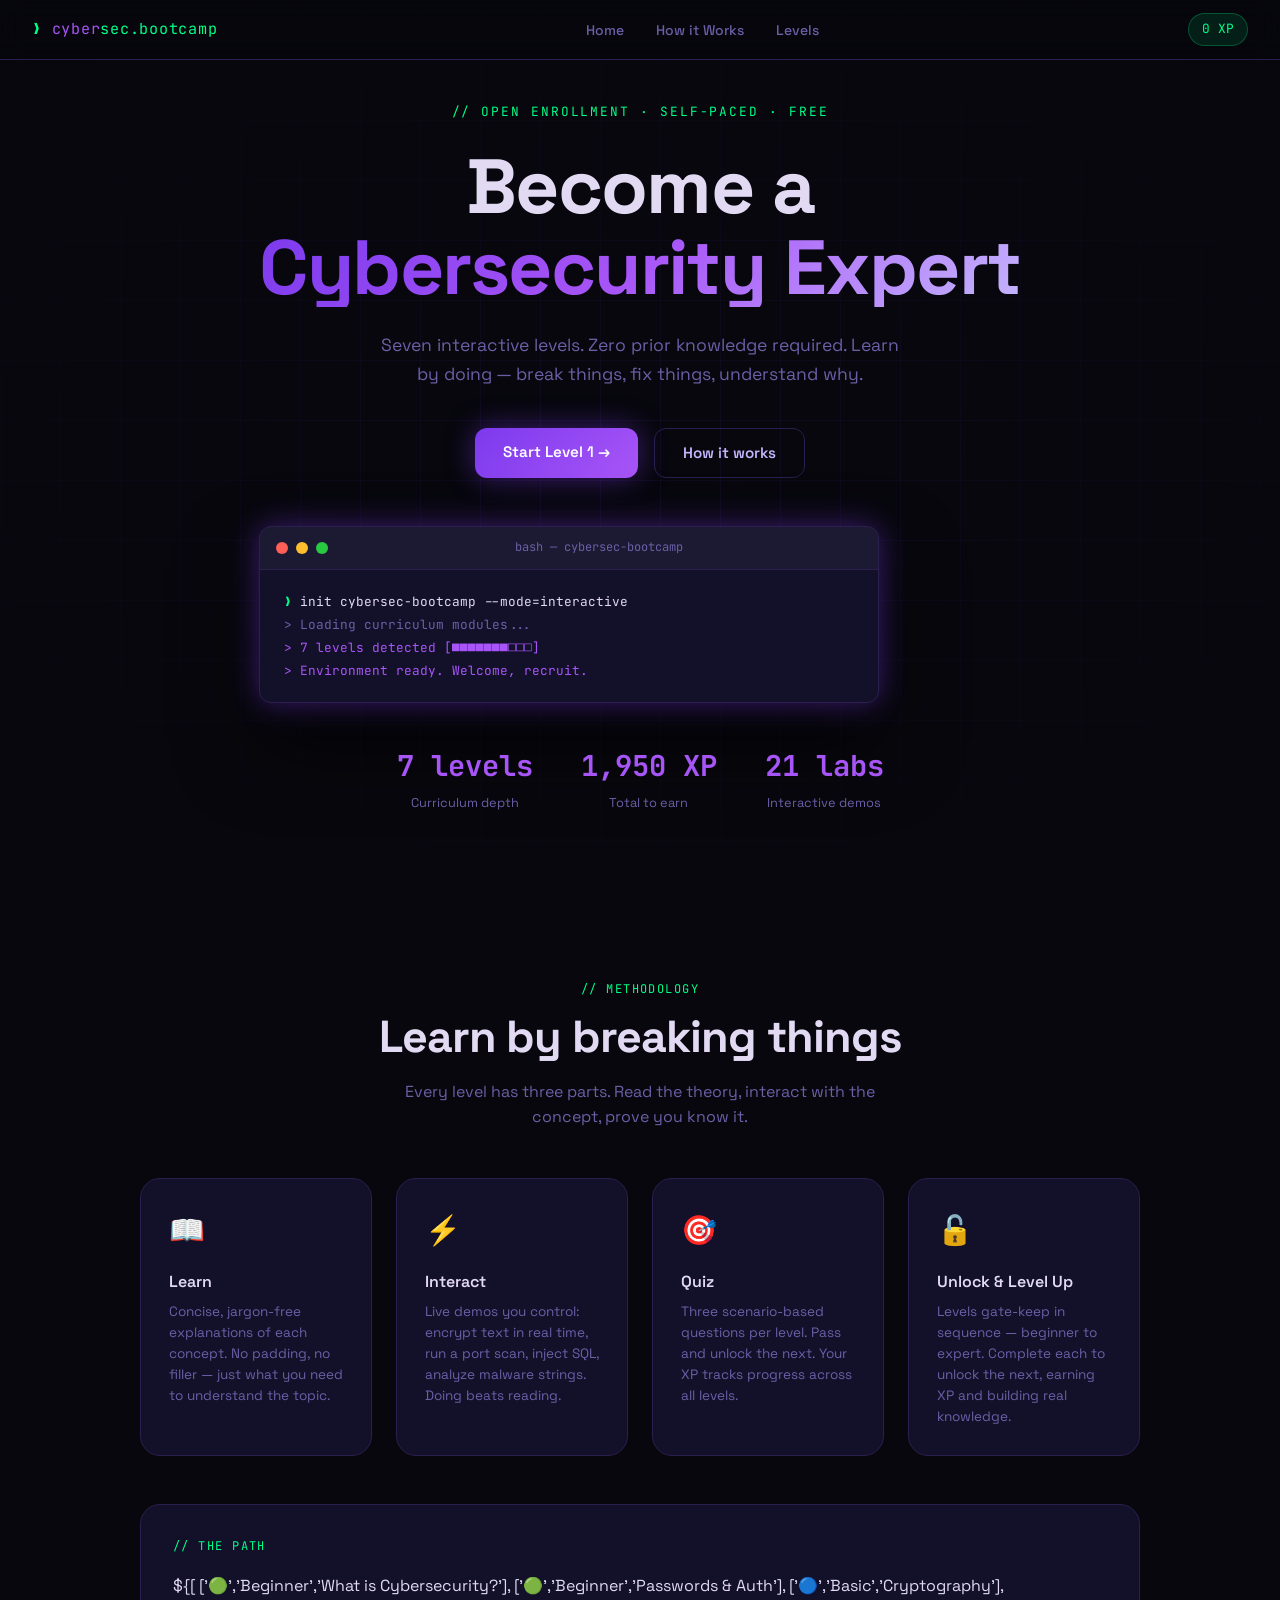
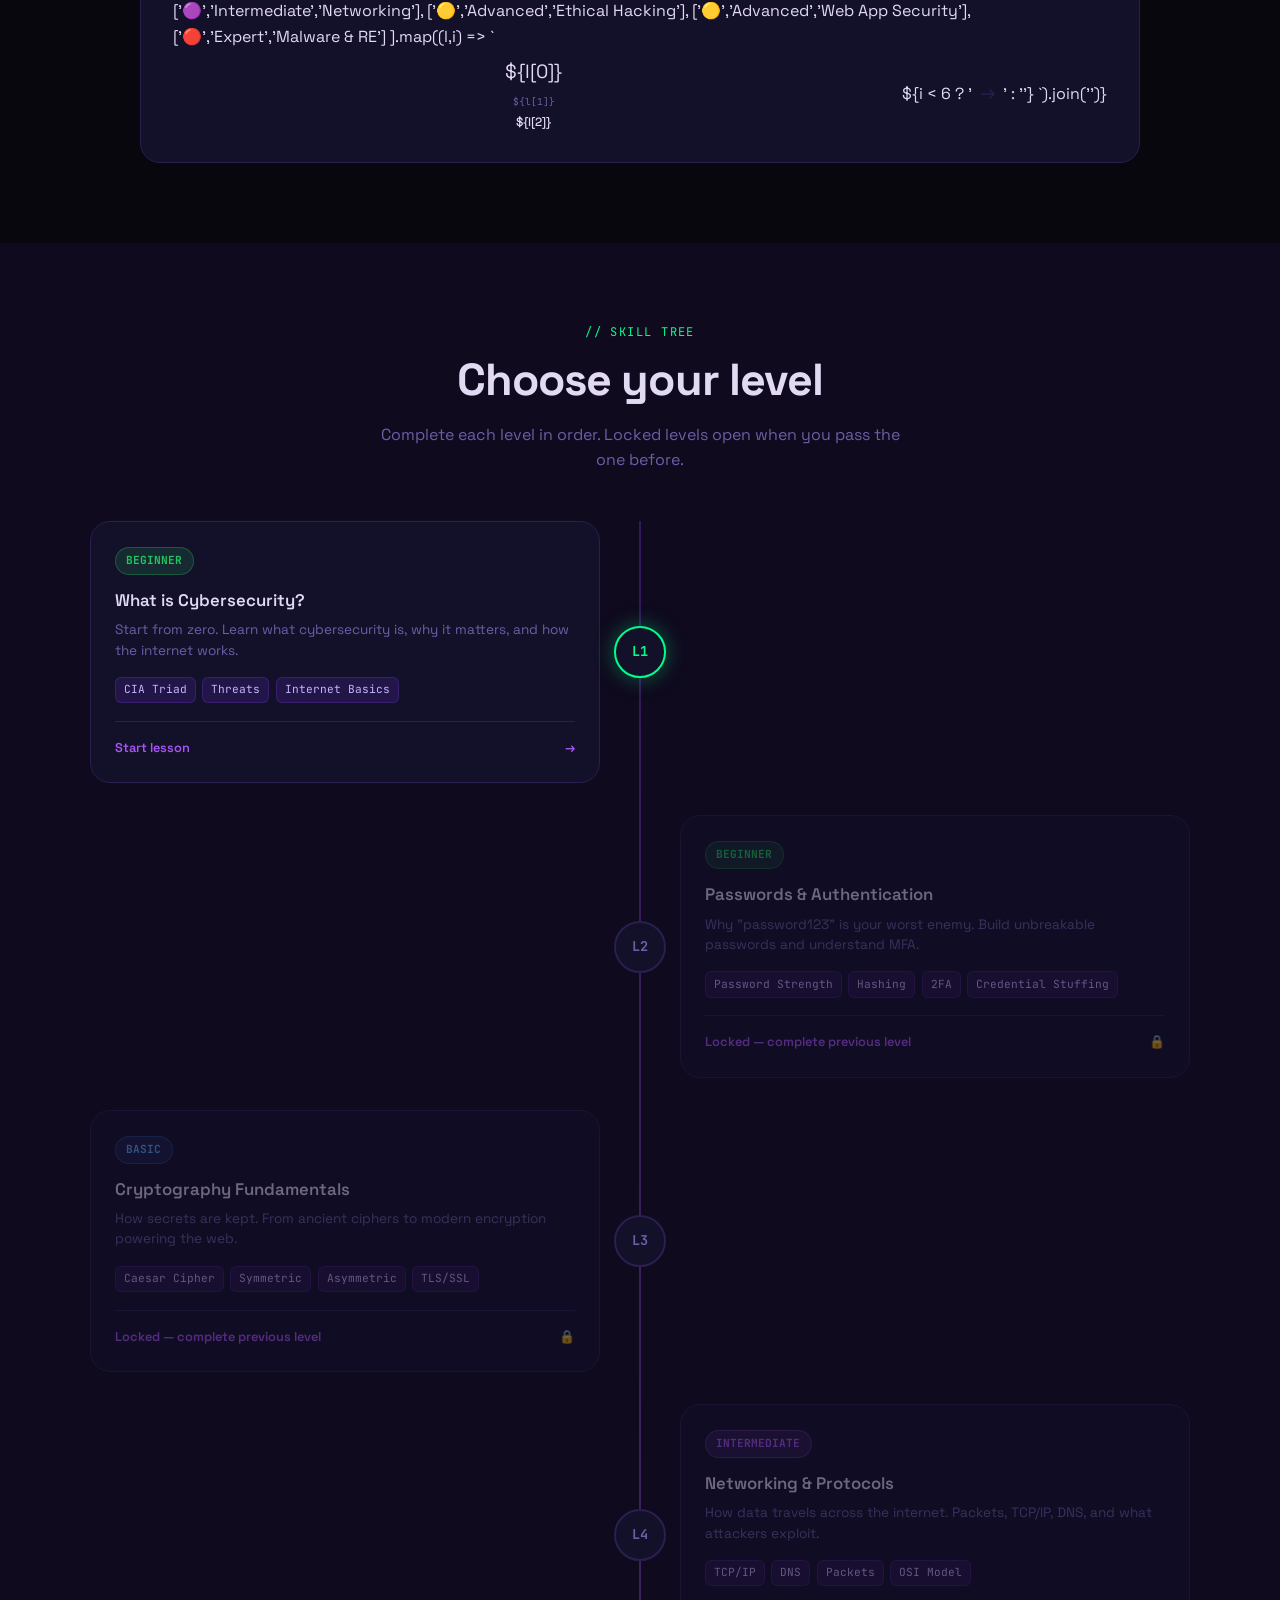
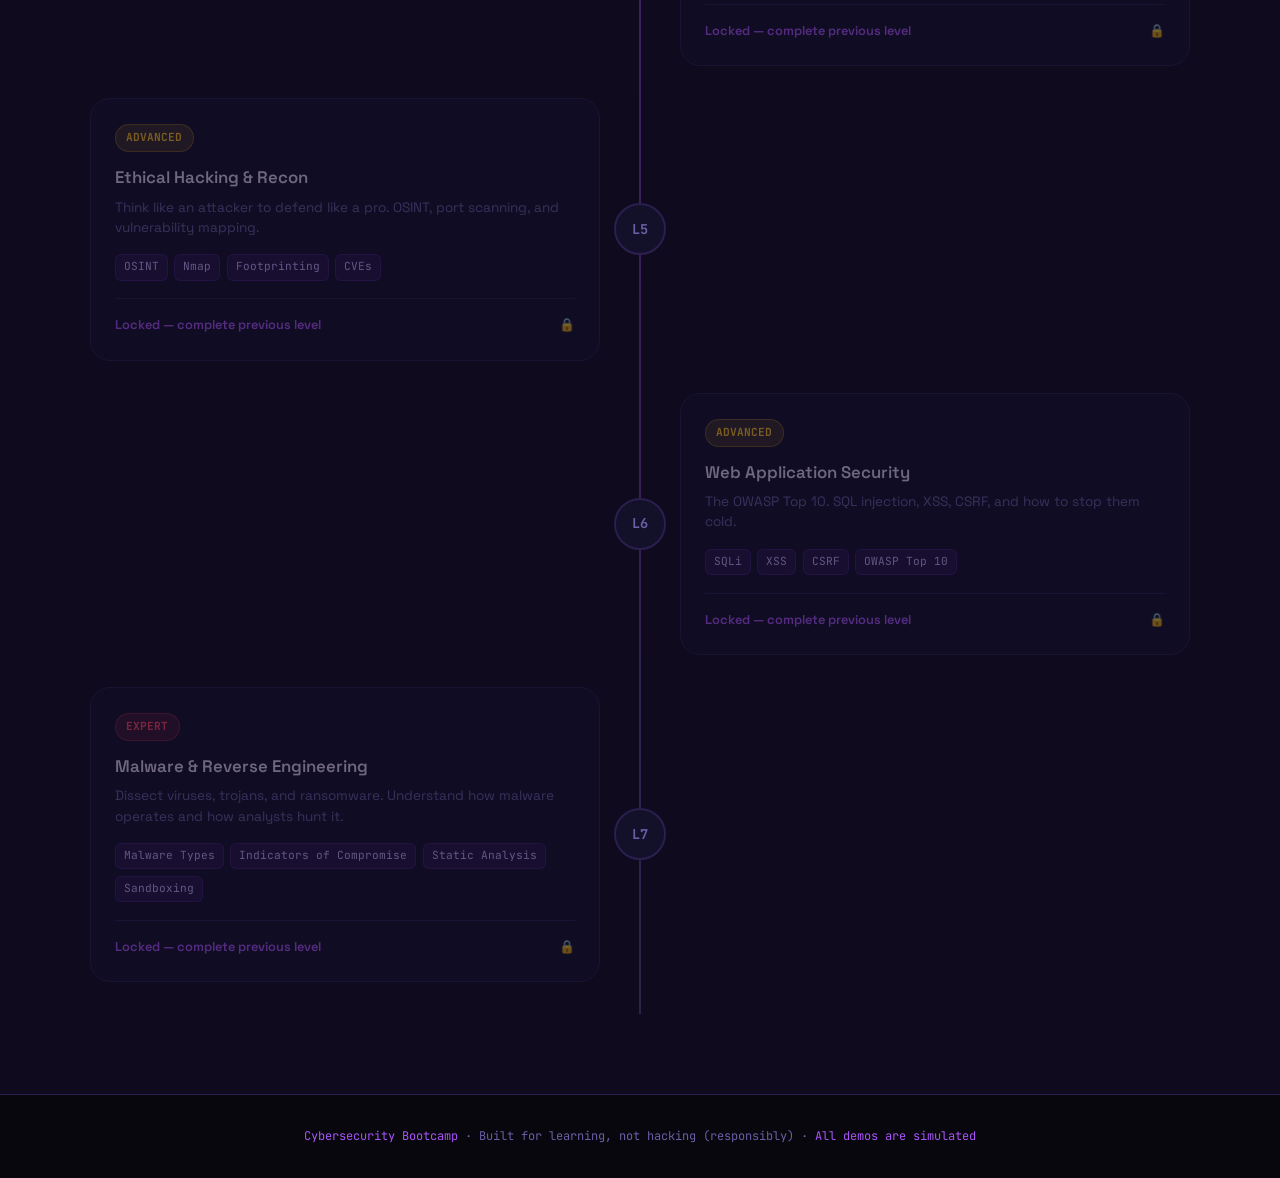
==== index.html @ 44fb8fac "Add files via upload" ====
<!DOCTYPE html>
<html lang="en">
<head>
  <meta charset="UTF-8"/>
  <meta name="viewport" content="width=device-width, initial-scale=1.0"/>
  <title>Cybersecurity Bootcamp</title>
  <link rel="stylesheet" href="style.css"/>
  <link rel="icon" href="data:image/svg+xml,<svg xmlns='http://www.w3.org/2000/svg' viewBox='0 0 100 100'><text y='.9em' font-size='90'>🛡️</text></svg>"/>
</head>
<body>

<!-- ── Nav ───────────────────────────────────────────────── -->
<nav>
  <div class="nav-logo">❯ <span>cyber</span>sec.bootcamp</div>
  <ul class="nav-links">
    <li><a href="#hero">Home</a></li>
    <li><a href="#how">How it Works</a></li>
    <li><a href="#levels">Levels</a></li>
  </ul>
  <div class="nav-xp" id="nav-xp">0 XP</div>
</nav>

<!-- ── Hero ──────────────────────────────────────────────── -->
<section id="hero">
  <div class="hero-grid"></div>
  <div class="hero-vignette"></div>

  <div class="hero-content">
    <div class="hero-eyebrow">// OPEN ENROLLMENT · SELF-PACED · FREE</div>

    <h1 class="hero-title">
      Become a<br>
      <span class="line2">Cybersecurity Expert</span>
    </h1>

    <p class="hero-sub">
      Seven interactive levels. Zero prior knowledge required.
      Learn by doing — break things, fix things, understand why.
    </p>

    <div class="hero-cta">
      <a href="#levels" class="btn btn-primary">Start Level 1 →</a>
      <a href="#how" class="btn btn-ghost">How it works</a>
    </div>

    <div class="hero-terminal">
      <div class="term-bar">
        <div class="term-dot r"></div>
        <div class="term-dot y"></div>
        <div class="term-dot g"></div>
        <div class="term-title">bash — cybersec-bootcamp</div>
      </div>
      <div class="term-body" id="term-body"></div>
    </div>

    <div class="hero-stats">
      <div class="stat">
        <span class="stat-num" data-count="7" data-after=" levels">0 levels</span>
        <span class="stat-label">Curriculum depth</span>
      </div>
      <div class="stat">
        <span class="stat-num" data-count="1950" data-after=" XP">0 XP</span>
        <span class="stat-label">Total to earn</span>
      </div>
      <div class="stat">
        <span class="stat-num" data-count="21" data-after=" labs">0 labs</span>
        <span class="stat-label">Interactive demos</span>
      </div>
    </div>
  </div>
</section>

<!-- ── How it works ───────────────────────────────────────── -->
<section id="how">
  <div style="max-width:1000px;margin:0 auto">
    <div class="centered">
      <div class="section-label">// METHODOLOGY</div>
      <h2 class="section-title">Learn by breaking things</h2>
      <p class="section-sub">Every level has three parts. Read the theory, interact with the concept, prove you know it.</p>
    </div>

    <div class="how-grid">
      <div class="how-card">
        <div class="how-icon">📖</div>
        <h3>Learn</h3>
        <p>Concise, jargon-free explanations of each concept. No padding, no filler — just what you need to understand the topic.</p>
      </div>
      <div class="how-card">
        <div class="how-icon">⚡</div>
        <h3>Interact</h3>
        <p>Live demos you control: encrypt text in real time, run a port scan, inject SQL, analyze malware strings. Doing beats reading.</p>
      </div>
      <div class="how-card">
        <div class="how-icon">🎯</div>
        <h3>Quiz</h3>
        <p>Three scenario-based questions per level. Pass and unlock the next. Your XP tracks progress across all levels.</p>
      </div>
      <div class="how-card">
        <div class="how-icon">🔓</div>
        <h3>Unlock &amp; Level Up</h3>
        <p>Levels gate-keep in sequence — beginner to expert. Complete each to unlock the next, earning XP and building real knowledge.</p>
      </div>
    </div>

    <!-- Path overview -->
    <div style="margin-top:3rem;background:var(--panel);border:1px solid var(--border);border-radius:var(--radius-lg);padding:2rem">
      <div class="section-label" style="margin-bottom:1rem">// THE PATH</div>
      <div style="display:flex;gap:0;align-items:center;flex-wrap:wrap;gap:.5rem">
        ${[
          ['🟢','Beginner','What is Cybersecurity?'],
          ['🟢','Beginner','Passwords & Auth'],
          ['🔵','Basic','Cryptography'],
          ['🟣','Intermediate','Networking'],
          ['🟡','Advanced','Ethical Hacking'],
          ['🟡','Advanced','Web App Security'],
          ['🔴','Expert','Malware & RE']
        ].map((l,i) => `
          <div style="display:flex;flex-direction:column;align-items:center;gap:.35rem;flex:1;min-width:80px;text-align:center">
            <div style="font-size:1.2rem">${l[0]}</div>
            <div style="font-family:var(--font-mono);font-size:.6rem;color:var(--muted)">${l[1]}</div>
            <div style="font-size:.75rem;font-weight:500;line-height:1.3">${l[2]}</div>
          </div>
          ${i < 6 ? '<div style="color:var(--border);font-size:1.2rem;flex-shrink:0">→</div>' : ''}
        `).join('')}
      </div>
    </div>
  </div>
</section>

<!-- ── Levels ─────────────────────────────────────────────── -->
<section id="levels">
  <div class="levels-wrap">
    <div class="centered" style="margin-bottom:1rem">
      <div class="section-label">// SKILL TREE</div>
      <h2 class="section-title">Choose your level</h2>
      <p class="section-sub">Complete each level in order. Locked levels open when you pass the one before.</p>
    </div>

    <div class="level-path" id="level-path">
      <!-- Rendered by JS -->
    </div>
  </div>
</section>

<!-- ── Footer ─────────────────────────────────────────────── -->
<footer>
  <span>Cybersecurity Bootcamp</span> · Built for learning, not hacking (responsibly) · 
  <span>All demos are simulated</span>
</footer>

<!-- ── Lesson Modal ───────────────────────────────────────── -->
<div class="modal-overlay" id="modal-overlay">
  <div class="modal" role="dialog" aria-modal="true">
    <div class="modal-header">
      <h2 id="modal-title">Lesson</h2>
      <button class="modal-close" id="modal-close" aria-label="Close">✕</button>
    </div>
    <div class="modal-body" id="modal-body"></div>
  </div>
</div>

<!-- ── XP Widget ──────────────────────────────────────────── -->
<div class="xp-overlay" id="xp-overlay">
  <div class="xp-title">// YOUR PROGRESS</div>
  <div class="xp-num" id="xp-num">0 XP</div>
  <div class="xp-track"><div class="xp-fill" id="xp-fill" style="width:0%"></div></div>
</div>

<!-- ── Toast ─────────────────────────────────────────────── -->
<div id="toast"></div>

<script src="app.js"></script>
</body>
</html>
---- style.css ----
/* ============================================================
   CYBERSECURITY BOOTCAMP — style.css
   Palette: void-black | electric-violet | amethyst | terminal-green
   ============================================================ */

@import url('https://fonts.googleapis.com/css2?family=Space+Grotesk:wght@300;400;500;600;700&family=JetBrains+Mono:wght@400;700&display=swap');

/* ── Tokens ─────────────────────────────────────────────── */
:root {
  --void:      #07070d;
  --deep:      #0f0a1e;
  --panel:     #13102a;
  --border:    #2a1f4e;
  --violet:    #7c3aed;
  --amethyst:  #a855f7;
  --lavender:  #c4b5fd;
  --ghost:     #e2d9f3;
  --muted:     #6b5fa6;
  --green:     #00ff88;
  --green-dim: #00cc6a;
  --red:       #ff4466;
  --gold:      #fbbf24;

  --font-head: 'Space Grotesk', sans-serif;
  --font-mono: 'JetBrains Mono', monospace;

  --radius-sm: 6px;
  --radius:    12px;
  --radius-lg: 20px;

  --glow-v:    0 0 30px rgba(124,58,237,.45);
  --glow-g:    0 0 20px rgba(0,255,136,.35);
}

/* ── Reset ───────────────────────────────────────────────── */
*, *::before, *::after { box-sizing: border-box; margin: 0; padding: 0; }

html { scroll-behavior: smooth; font-size: 16px; }

body {
  background: var(--void);
  color: var(--ghost);
  font-family: var(--font-head);
  line-height: 1.6;
  overflow-x: hidden;
}

/* ── Scrollbar ───────────────────────────────────────────── */
::-webkit-scrollbar { width: 6px; }
::-webkit-scrollbar-track { background: var(--void); }
::-webkit-scrollbar-thumb { background: var(--violet); border-radius: 3px; }

/* ── Global utility ──────────────────────────────────────── */
.mono { font-family: var(--font-mono); }
.accent { color: var(--amethyst); }
.green  { color: var(--green); }
.muted  { color: var(--muted); font-size: .875rem; }

/* ── Nav ─────────────────────────────────────────────────── */
nav {
  position: fixed; top: 0; left: 0; right: 0; z-index: 100;
  display: flex; align-items: center; justify-content: space-between;
  padding: 0 2rem;
  height: 60px;
  background: rgba(7,7,13,.85);
  backdrop-filter: blur(12px);
  border-bottom: 1px solid var(--border);
}

.nav-logo {
  font-family: var(--font-mono);
  font-size: .95rem;
  color: var(--green);
  letter-spacing: .05em;
}

.nav-logo span { color: var(--amethyst); }

.nav-links { display: flex; gap: 2rem; list-style: none; }
.nav-links a {
  color: var(--muted);
  text-decoration: none;
  font-size: .875rem;
  font-weight: 500;
  transition: color .2s;
}
.nav-links a:hover { color: var(--lavender); }

.nav-xp {
  font-family: var(--font-mono);
  font-size: .8rem;
  color: var(--green);
  background: rgba(0,255,136,.1);
  border: 1px solid rgba(0,255,136,.25);
  padding: .3rem .8rem;
  border-radius: 100px;
}

/* ── Hero ────────────────────────────────────────────────── */
#hero {
  min-height: 100vh;
  display: flex; flex-direction: column; align-items: center; justify-content: center;
  padding: 80px 2rem 4rem;
  position: relative;
  overflow: hidden;
  text-align: center;
}

.hero-grid {
  position: absolute; inset: 0;
  background-image:
    linear-gradient(rgba(124,58,237,.08) 1px, transparent 1px),
    linear-gradient(90deg, rgba(124,58,237,.08) 1px, transparent 1px);
  background-size: 60px 60px;
  animation: gridDrift 20s linear infinite;
}

@keyframes gridDrift {
  from { background-position: 0 0; }
  to   { background-position: 60px 60px; }
}

.hero-vignette {
  position: absolute; inset: 0;
  background: radial-gradient(ellipse 70% 60% at 50% 50%, transparent 0%, var(--void) 100%);
}

.hero-content { position: relative; z-index: 2; max-width: 800px; }

.hero-eyebrow {
  font-family: var(--font-mono);
  font-size: .8rem;
  color: var(--green);
  letter-spacing: .15em;
  margin-bottom: 1.5rem;
  opacity: 0;
  animation: fadeUp .6s .3s forwards;
}

.hero-title {
  font-size: clamp(2.5rem, 6vw, 5rem);
  font-weight: 700;
  line-height: 1.05;
  letter-spacing: -.02em;
  margin-bottom: 1.5rem;
  opacity: 0;
  animation: fadeUp .6s .5s forwards;
}

.hero-title .line2 {
  display: block;
  background: linear-gradient(135deg, var(--violet), var(--amethyst), var(--lavender));
  -webkit-background-clip: text;
  -webkit-text-fill-color: transparent;
  background-clip: text;
}

.hero-sub {
  font-size: 1.1rem;
  color: var(--muted);
  max-width: 520px;
  margin: 0 auto 2.5rem;
  opacity: 0;
  animation: fadeUp .6s .7s forwards;
}

.hero-cta {
  display: inline-flex; gap: 1rem; flex-wrap: wrap; justify-content: center;
  opacity: 0;
  animation: fadeUp .6s .9s forwards;
}

.btn {
  font-family: var(--font-head);
  font-weight: 600;
  font-size: .95rem;
  padding: .75rem 1.75rem;
  border-radius: var(--radius);
  border: none;
  cursor: pointer;
  text-decoration: none;
  transition: transform .15s, box-shadow .15s;
  display: inline-block;
}

.btn:hover { transform: translateY(-2px); }

.btn-primary {
  background: linear-gradient(135deg, var(--violet), var(--amethyst));
  color: #fff;
  box-shadow: var(--glow-v);
}

.btn-primary:hover { box-shadow: 0 0 50px rgba(124,58,237,.65); }

.btn-ghost {
  background: transparent;
  color: var(--lavender);
  border: 1px solid var(--border);
}

.btn-ghost:hover { border-color: var(--amethyst); color: var(--amethyst); }

/* Terminal in hero */
.hero-terminal {
  margin-top: 3rem;
  width: 100%; max-width: 620px;
  background: var(--panel);
  border: 1px solid var(--border);
  border-radius: var(--radius);
  overflow: hidden;
  box-shadow: var(--glow-v), 0 40px 80px rgba(0,0,0,.6);
  opacity: 0;
  animation: fadeUp .6s 1.1s forwards;
  text-align: left;
}

.term-bar {
  display: flex; align-items: center; gap: .5rem;
  padding: .7rem 1rem;
  background: rgba(255,255,255,.04);
  border-bottom: 1px solid var(--border);
}

.term-dot {
  width: 12px; height: 12px; border-radius: 50%;
}
.term-dot.r { background: #ff5f57; }
.term-dot.y { background: #febc2e; }
.term-dot.g { background: #28c840; }

.term-title {
  font-family: var(--font-mono);
  font-size: .75rem;
  color: var(--muted);
  flex: 1; text-align: center;
}

.term-body {
  padding: 1.25rem 1.5rem;
  font-family: var(--font-mono);
  font-size: .8rem;
  line-height: 1.8;
  min-height: 120px;
}

.term-line { display: block; }
.term-prompt { color: var(--green); }
.term-cmd { color: var(--ghost); }
.term-out  { color: var(--muted); }
.term-out.hi { color: var(--amethyst); }
.term-cursor {
  display: inline-block; width: 2px; height: 1em;
  background: var(--green);
  vertical-align: text-bottom;
  animation: blink 1s step-end infinite;
}

@keyframes blink { 50% { opacity: 0; } }

/* Stats bar */
.hero-stats {
  display: flex; gap: 3rem; justify-content: center;
  margin-top: 2.5rem;
  opacity: 0;
  animation: fadeUp .6s 1.3s forwards;
}

.stat { text-align: center; }
.stat-num {
  display: block;
  font-size: 1.8rem;
  font-weight: 700;
  color: var(--amethyst);
  font-family: var(--font-mono);
}
.stat-label { font-size: .8rem; color: var(--muted); }

/* ── Section common ──────────────────────────────────────── */
section { padding: 5rem 2rem; }

.section-label {
  font-family: var(--font-mono);
  font-size: .75rem;
  color: var(--green);
  letter-spacing: .12em;
  margin-bottom: .75rem;
}

.section-title {
  font-size: clamp(1.8rem, 3.5vw, 2.8rem);
  font-weight: 700;
  letter-spacing: -.02em;
  line-height: 1.15;
  margin-bottom: 1rem;
}

.section-sub {
  color: var(--muted);
  font-size: 1rem;
  max-width: 520px;
}

.centered { text-align: center; }
.centered .section-sub { margin: 0 auto; }

/* ── Skill Tree / Levels ─────────────────────────────────── */
#levels { background: var(--deep); }

.levels-wrap { max-width: 1100px; margin: 0 auto; }

.level-path {
  display: flex; flex-direction: column; gap: 0;
  margin-top: 3rem;
  position: relative;
}

/* Vertical connector line */
.level-path::before {
  content: '';
  position: absolute;
  left: 50%; transform: translateX(-50%);
  top: 0; bottom: 0; width: 2px;
  background: linear-gradient(to bottom, var(--violet), var(--amethyst), var(--muted));
  opacity: .3;
}

.level-row {
  display: grid;
  grid-template-columns: 1fr 80px 1fr;
  align-items: center;
  gap: 0;
  margin-bottom: 2rem;
}

.level-row.right .level-card { order: 3; }
.level-row.right .level-spacer { order: 2; }
.level-row.right .level-empty { order: 1; }

.level-spacer {
  display: flex; flex-direction: column; align-items: center; gap: .5rem;
}

.level-node {
  width: 52px; height: 52px;
  border-radius: 50%;
  border: 2px solid var(--border);
  background: var(--panel);
  display: flex; align-items: center; justify-content: center;
  font-family: var(--font-mono);
  font-weight: 700;
  font-size: .85rem;
  color: var(--muted);
  position: relative;
  z-index: 2;
  transition: border-color .3s, box-shadow .3s, color .3s;
  cursor: pointer;
}

.level-node.unlocked {
  border-color: var(--violet);
  color: var(--lavender);
}

.level-node.active {
  border-color: var(--green);
  color: var(--green);
  box-shadow: var(--glow-g);
  animation: pulse-node 2s ease-in-out infinite;
}

@keyframes pulse-node {
  0%, 100% { box-shadow: 0 0 20px rgba(0,255,136,.35); }
  50%       { box-shadow: 0 0 40px rgba(0,255,136,.65), 0 0 60px rgba(0,255,136,.2); }
}

.level-empty { /* spacer side */ }

.level-card {
  background: var(--panel);
  border: 1px solid var(--border);
  border-radius: var(--radius-lg);
  padding: 1.5rem;
  cursor: pointer;
  transition: border-color .25s, transform .25s, box-shadow .25s;
  position: relative;
  overflow: hidden;
}

.level-card::before {
  content: '';
  position: absolute; inset: 0;
  background: linear-gradient(135deg, rgba(124,58,237,.06) 0%, transparent 60%);
  opacity: 0;
  transition: opacity .25s;
}

.level-card:hover { border-color: var(--amethyst); transform: translateY(-3px); box-shadow: var(--glow-v); }
.level-card:hover::before { opacity: 1; }

.level-card.locked { opacity: .45; cursor: default; }
.level-card.locked:hover { transform: none; box-shadow: none; border-color: var(--border); }

.level-badge {
  display: inline-flex; align-items: center; gap: .4rem;
  font-family: var(--font-mono);
  font-size: .7rem;
  font-weight: 700;
  padding: .25rem .65rem;
  border-radius: 100px;
  margin-bottom: .75rem;
}

.badge-beginner   { background: rgba(34,197,94,.15);  color: #22c55e; border: 1px solid rgba(34,197,94,.3); }
.badge-basic      { background: rgba(59,130,246,.15);  color: #60a5fa; border: 1px solid rgba(59,130,246,.3); }
.badge-inter      { background: rgba(168,85,247,.15);  color: var(--amethyst); border: 1px solid rgba(168,85,247,.3); }
.badge-advanced   { background: rgba(251,191,36,.15);  color: var(--gold);     border: 1px solid rgba(251,191,36,.3); }
.badge-expert     { background: rgba(255,68,102,.15);  color: var(--red);      border: 1px solid rgba(255,68,102,.3); }

.level-card h3 {
  font-size: 1.05rem;
  font-weight: 600;
  margin-bottom: .4rem;
}

.level-card p {
  font-size: .85rem;
  color: var(--muted);
  line-height: 1.5;
  margin-bottom: 1rem;
}

.level-topics {
  display: flex; flex-wrap: wrap; gap: .4rem;
}

.topic-chip {
  font-family: var(--font-mono);
  font-size: .7rem;
  background: rgba(124,58,237,.15);
  border: 1px solid rgba(124,58,237,.25);
  color: var(--lavender);
  padding: .2rem .5rem;
  border-radius: var(--radius-sm);
}

.level-card .card-action {
  display: flex; align-items: center; justify-content: space-between;
  margin-top: 1.1rem;
  padding-top: 1rem;
  border-top: 1px solid var(--border);
  font-size: .8rem;
  color: var(--amethyst);
  font-weight: 600;
}

.card-action .arrow { transition: transform .2s; }
.level-card:hover .arrow { transform: translateX(4px); }

/* ── Lesson Modal ────────────────────────────────────────── */
.modal-overlay {
  position: fixed; inset: 0; z-index: 200;
  background: rgba(0,0,0,.8);
  backdrop-filter: blur(8px);
  display: flex; align-items: center; justify-content: center;
  padding: 1rem;
  opacity: 0; pointer-events: none;
  transition: opacity .25s;
}

.modal-overlay.open { opacity: 1; pointer-events: all; }

.modal {
  background: var(--deep);
  border: 1px solid var(--border);
  border-radius: var(--radius-lg);
  width: 100%; max-width: 760px;
  max-height: 90vh;
  overflow-y: auto;
  box-shadow: var(--glow-v), 0 60px 120px rgba(0,0,0,.7);
  transform: translateY(20px);
  transition: transform .25s;
}

.modal-overlay.open .modal { transform: translateY(0); }

.modal-header {
  display: flex; align-items: center; justify-content: space-between;
  padding: 1.5rem 2rem;
  border-bottom: 1px solid var(--border);
  position: sticky; top: 0;
  background: var(--deep);
  z-index: 1;
}

.modal-header h2 { font-size: 1.2rem; font-weight: 700; }

.modal-close {
  width: 36px; height: 36px;
  border-radius: 50%;
  border: 1px solid var(--border);
  background: transparent;
  color: var(--muted);
  cursor: pointer;
  font-size: 1.1rem;
  display: flex; align-items: center; justify-content: center;
  transition: border-color .2s, color .2s;
}
.modal-close:hover { border-color: var(--red); color: var(--red); }

.modal-body { padding: 2rem; }

.lesson-tabs {
  display: flex; gap: .5rem; margin-bottom: 2rem;
  border-bottom: 1px solid var(--border);
  padding-bottom: 0;
}

.lesson-tab {
  font-family: var(--font-head);
  font-size: .85rem;
  font-weight: 500;
  padding: .6rem 1.2rem;
  background: none; border: none;
  color: var(--muted);
  cursor: pointer;
  border-bottom: 2px solid transparent;
  margin-bottom: -1px;
  transition: color .2s, border-color .2s;
}

.lesson-tab.active { color: var(--amethyst); border-bottom-color: var(--amethyst); }
.lesson-tab:hover:not(.active) { color: var(--lavender); }

.lesson-panel { display: none; }
.lesson-panel.active { display: block; }

.lesson-prose {
  font-size: .95rem;
  line-height: 1.7;
  color: var(--ghost);
}

.lesson-prose h4 {
  font-size: 1rem;
  font-weight: 600;
  color: var(--lavender);
  margin: 1.5rem 0 .5rem;
}

.lesson-prose p { margin-bottom: 1rem; }

/* ── Interactive mini-lab ─────────────────────────────────── */
.lab-box {
  background: var(--panel);
  border: 1px solid var(--border);
  border-radius: var(--radius);
  overflow: hidden;
  margin-top: 1rem;
}

.lab-toolbar {
  display: flex; align-items: center; justify-content: space-between;
  padding: .6rem 1rem;
  background: rgba(255,255,255,.03);
  border-bottom: 1px solid var(--border);
  font-family: var(--font-mono);
  font-size: .75rem;
  color: var(--muted);
}

.lab-run {
  font-family: var(--font-mono);
  font-size: .75rem;
  font-weight: 700;
  background: var(--green);
  color: var(--void);
  border: none; border-radius: var(--radius-sm);
  padding: .3rem .8rem;
  cursor: pointer;
  transition: opacity .15s;
}
.lab-run:hover { opacity: .85; }

.lab-input {
  width: 100%;
  background: transparent;
  border: none;
  outline: none;
  color: var(--ghost);
  font-family: var(--font-mono);
  font-size: .85rem;
  padding: 1rem;
  line-height: 1.6;
  resize: vertical;
  min-height: 80px;
}

.lab-output {
  padding: 1rem;
  font-family: var(--font-mono);
  font-size: .8rem;
  line-height: 1.6;
  border-top: 1px solid var(--border);
  background: rgba(0,0,0,.3);
  min-height: 60px;
  white-space: pre-wrap;
  color: var(--green);
}

/* Packet visualizer */
.packet-vis {
  padding: 1.5rem;
  display: flex; flex-direction: column; align-items: center; gap: 1.5rem;
}

.net-layer {
  display: flex; flex-direction: column; align-items: center; gap: .4rem;
  width: 100%;
}

.layer-label {
  font-family: var(--font-mono);
  font-size: .7rem;
  color: var(--muted);
  letter-spacing: .08em;
}

.packet-row {
  display: flex; gap: 0; width: 100%; border-radius: var(--radius-sm); overflow: hidden;
  border: 1px solid var(--border);
}

.packet-field {
  flex: 1; padding: .5rem .6rem;
  font-family: var(--font-mono);
  font-size: .7rem;
  text-align: center;
  border-right: 1px solid rgba(255,255,255,.08);
  transition: background .3s;
  cursor: default;
}

.packet-field:last-child { border-right: none; }
.packet-field.hl { background: rgba(124,58,237,.35); color: var(--lavender); }
.packet-field.hh { background: rgba(0,255,136,.2);  color: var(--green); }

/* Caesar cipher demo */
.cipher-wrap {
  display: grid; grid-template-columns: 1fr auto 1fr; gap: 1rem; align-items: center;
  padding: 1.5rem;
}

.cipher-input, .cipher-output {
  background: rgba(0,0,0,.3);
  border: 1px solid var(--border);
  border-radius: var(--radius-sm);
  padding: .75rem 1rem;
  font-family: var(--font-mono);
  font-size: .9rem;
  color: var(--ghost);
  width: 100%;
}

.cipher-input { outline: none; }
.cipher-input:focus { border-color: var(--amethyst); }
.cipher-output { color: var(--green); }

.cipher-arrow {
  font-size: 1.5rem; color: var(--amethyst);
  display: flex; flex-direction: column; align-items: center; gap: .3rem;
}

.shift-label { font-size: .7rem; color: var(--muted); font-family: var(--font-mono); }

input[type=range] {
  -webkit-appearance: none;
  width: 100%; height: 4px;
  background: var(--border);
  border-radius: 2px;
  outline: none;
}

input[type=range]::-webkit-slider-thumb {
  -webkit-appearance: none;
  width: 14px; height: 14px;
  border-radius: 50%;
  background: var(--amethyst);
  cursor: pointer;
}

/* Password strength demo */
.pw-demo { padding: 1.5rem; }

.pw-field {
  width: 100%;
  background: rgba(0,0,0,.3);
  border: 1px solid var(--border);
  border-radius: var(--radius-sm);
  padding: .75rem 1rem;
  color: var(--ghost);
  font-family: var(--font-mono);
  font-size: 1rem;
  outline: none;
  margin-bottom: 1rem;
}
.pw-field:focus { border-color: var(--amethyst); }

.pw-bar-wrap {
  height: 6px; background: var(--border); border-radius: 3px; margin-bottom: .5rem; overflow: hidden;
}

.pw-bar { height: 100%; border-radius: 3px; width: 0; transition: width .4s, background .4s; }

.pw-hints { display: flex; flex-wrap: wrap; gap: .5rem; margin-top: .75rem; }

.pw-hint {
  font-family: var(--font-mono);
  font-size: .7rem;
  padding: .2rem .55rem;
  border-radius: 100px;
  border: 1px solid var(--border);
  color: var(--muted);
  transition: border-color .2s, color .2s;
}

.pw-hint.pass { border-color: var(--green); color: var(--green); }

/* Network scan demo */
.scan-grid {
  display: grid;
  grid-template-columns: repeat(auto-fill, minmax(60px, 1fr));
  gap: .4rem;
  padding: 1.5rem;
}

.scan-host {
  aspect-ratio: 1;
  border-radius: var(--radius-sm);
  border: 1px solid var(--border);
  display: flex; flex-direction: column;
  align-items: center; justify-content: center;
  font-family: var(--font-mono);
  font-size: .6rem;
  color: var(--muted);
  transition: all .3s;
  cursor: default;
}

.scan-host.scanning { border-color: var(--amethyst); color: var(--amethyst); animation: scanPulse .8s ease-in-out infinite; }
.scan-host.open     { border-color: var(--green); color: var(--green); background: rgba(0,255,136,.07); }
.scan-host.closed   { border-color: var(--border); color: var(--muted); opacity: .4; }

@keyframes scanPulse {
  0%, 100% { box-shadow: none; }
  50%       { box-shadow: 0 0 12px rgba(168,85,247,.5); }
}

/* ── XP / Progress bar ───────────────────────────────────── */
.xp-overlay {
  position: fixed; bottom: 2rem; right: 2rem; z-index: 150;
  background: var(--panel);
  border: 1px solid var(--border);
  border-radius: var(--radius-lg);
  padding: 1rem 1.25rem;
  min-width: 200px;
  box-shadow: var(--glow-v);
  display: flex; flex-direction: column; gap: .5rem;
  transform: translateX(200%);
  transition: transform .4s cubic-bezier(.34,1.56,.64,1);
}

.xp-overlay.show { transform: translateX(0); }

.xp-title { font-size: .75rem; color: var(--muted); font-family: var(--font-mono); }
.xp-num { font-size: 1.4rem; font-weight: 700; color: var(--amethyst); font-family: var(--font-mono); }
.xp-track { height: 4px; background: var(--border); border-radius: 2px; overflow: hidden; }
.xp-fill { height: 100%; background: linear-gradient(90deg, var(--violet), var(--amethyst)); border-radius: 2px; transition: width .5s ease; }

/* ── Toast ───────────────────────────────────────────────── */
#toast {
  position: fixed; bottom: 6rem; left: 50%; transform: translateX(-50%) translateY(20px);
  background: var(--panel);
  border: 1px solid var(--green);
  border-radius: 100px;
  padding: .6rem 1.4rem;
  font-family: var(--font-mono);
  font-size: .85rem;
  color: var(--green);
  box-shadow: var(--glow-g);
  z-index: 300;
  opacity: 0;
  transition: opacity .25s, transform .25s;
  pointer-events: none;
  white-space: nowrap;
}

#toast.show { opacity: 1; transform: translateX(-50%) translateY(0); }

/* ── How it works ────────────────────────────────────────── */
#how { background: var(--void); }

.how-grid {
  display: grid;
  grid-template-columns: repeat(auto-fit, minmax(220px, 1fr));
  gap: 1.5rem;
  max-width: 1000px;
  margin: 3rem auto 0;
}

.how-card {
  background: var(--panel);
  border: 1px solid var(--border);
  border-radius: var(--radius-lg);
  padding: 1.75rem;
}

.how-icon {
  font-size: 1.8rem;
  margin-bottom: 1rem;
}

.how-card h3 { font-size: 1rem; font-weight: 600; margin-bottom: .4rem; }
.how-card p  { font-size: .85rem; color: var(--muted); line-height: 1.55; }

/* ── Footer ──────────────────────────────────────────────── */
footer {
  text-align: center;
  padding: 2rem;
  border-top: 1px solid var(--border);
  font-family: var(--font-mono);
  font-size: .75rem;
  color: var(--muted);
}

footer span { color: var(--amethyst); }

/* ── Animations ──────────────────────────────────────────── */
@keyframes fadeUp {
  from { opacity: 0; transform: translateY(16px); }
  to   { opacity: 1; transform: translateY(0); }
}

/* ── Responsive ──────────────────────────────────────────── */
@media (max-width: 700px) {
  .level-path::before { left: 24px; }

  .level-row {
    grid-template-columns: 48px 1fr;
  }

  .level-row.right .level-card { order: 2; }
  .level-row.right .level-spacer { order: 1; }
  .level-row.right .level-empty { display: none; }
  .level-row .level-empty { display: none; }

  .hero-stats { gap: 1.5rem; }
  .modal-body { padding: 1.25rem; }
  .cipher-wrap { grid-template-columns: 1fr; }
  .cipher-arrow { transform: rotate(90deg); }
}
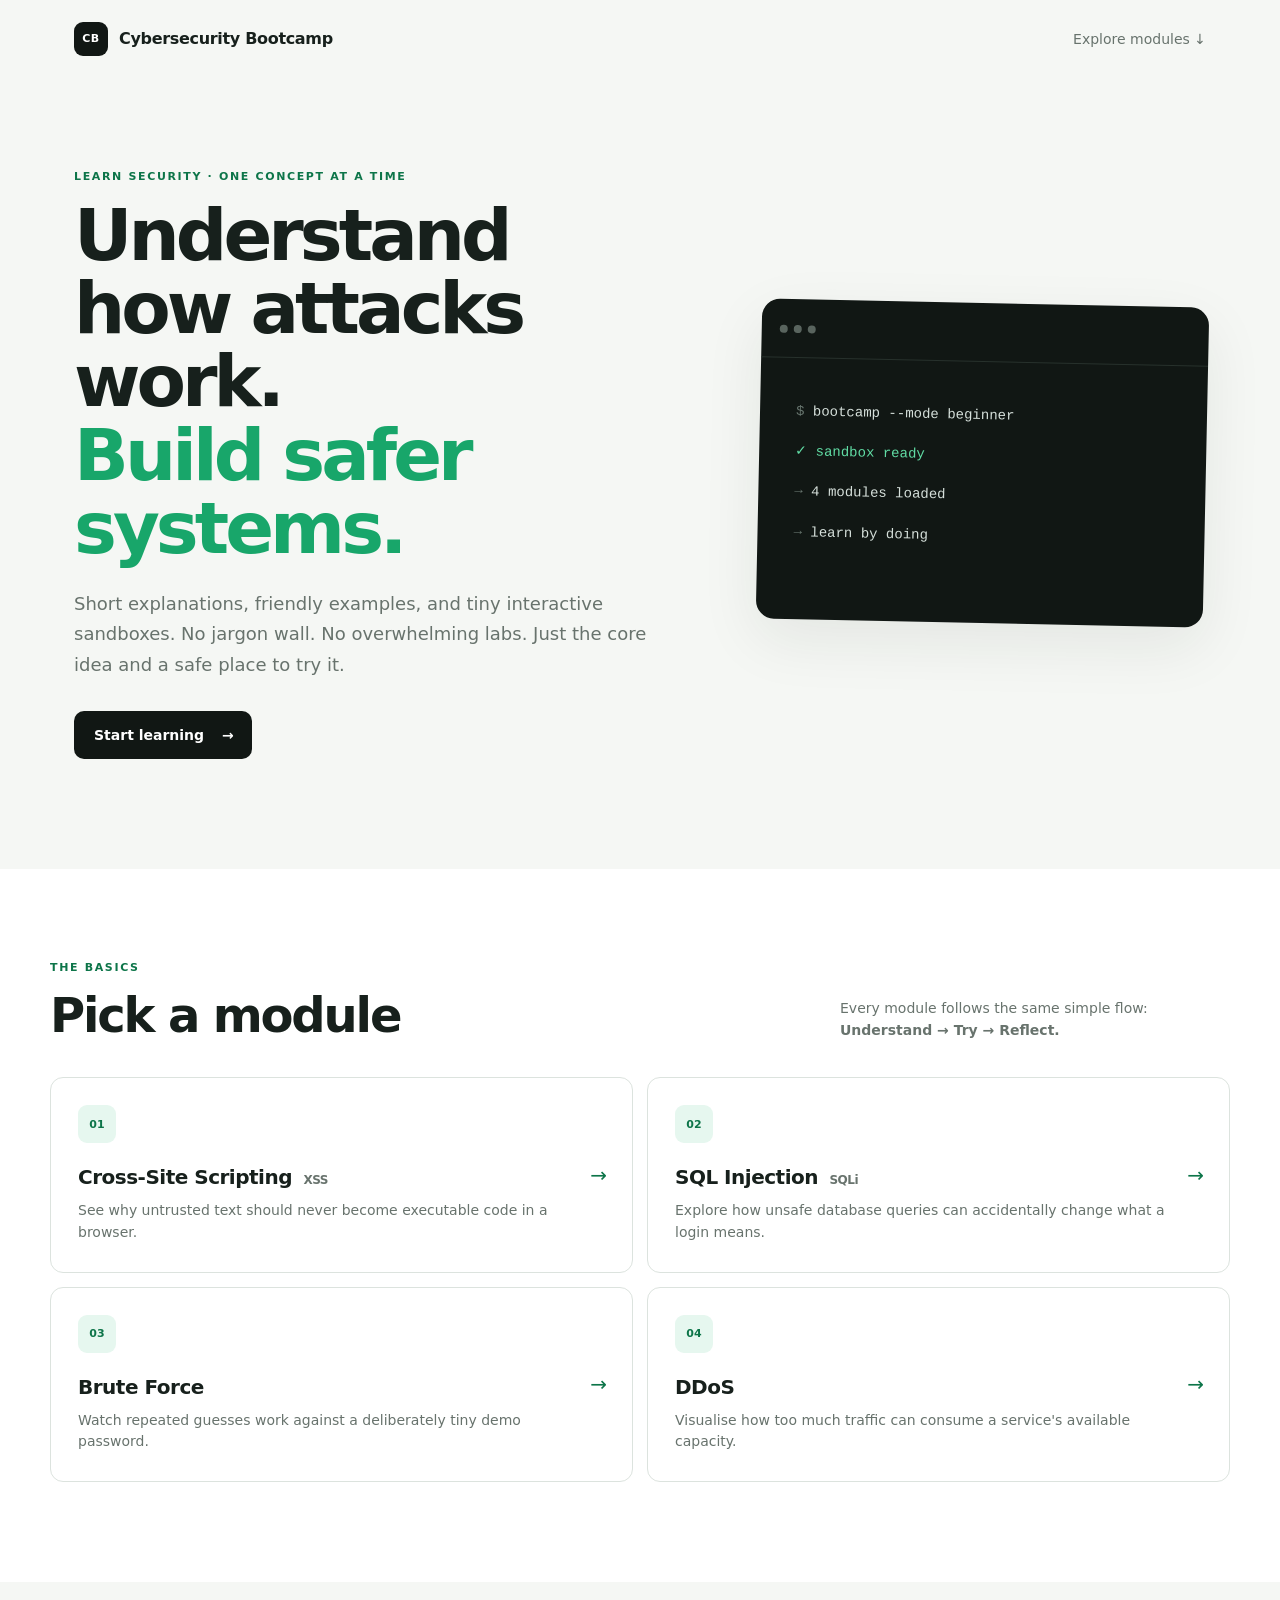
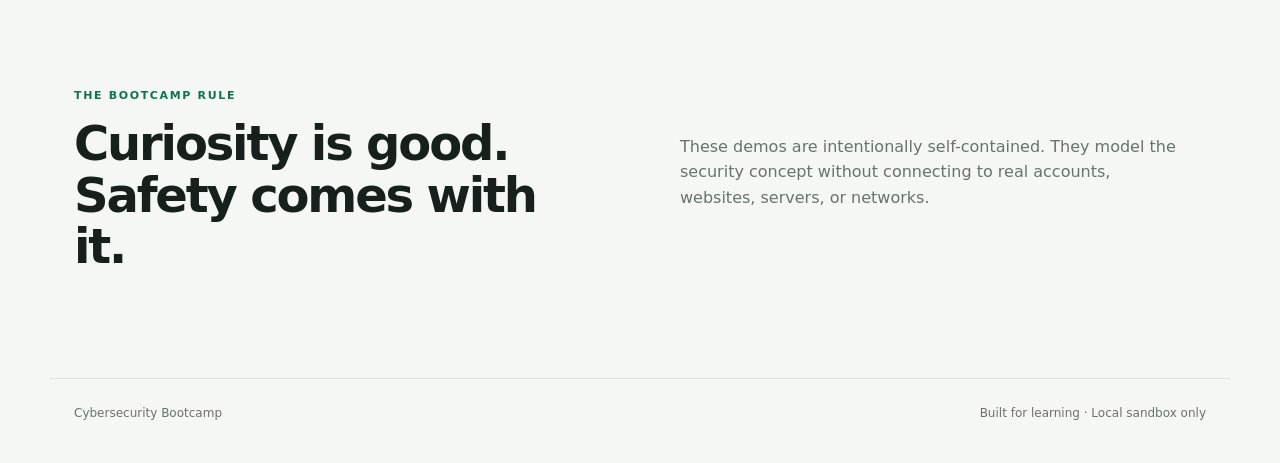
==== commit f70db339: "Add files via upload" ====
--- a/index.html
+++ b/index.html
@@ -1,174 +1,129 @@
-<!DOCTYPE html>
+<!doctype html>
 <html lang="en">
 <head>
-  <meta charset="UTF-8"/>
-  <meta name="viewport" content="width=device-width, initial-scale=1.0"/>
+  <meta charset="utf-8">
+  <meta name="viewport" content="width=device-width, initial-scale=1">
+  <meta name="description" content="Cybersecurity Bootcamp — beginner-friendly interactive security lessons.">
   <title>Cybersecurity Bootcamp</title>
-  <link rel="stylesheet" href="style.css"/>
-  <link rel="icon" href="data:image/svg+xml,<svg xmlns='http://www.w3.org/2000/svg' viewBox='0 0 100 100'><text y='.9em' font-size='90'>🛡️</text></svg>"/>
+  <link rel="stylesheet" href="css/styles.css">
 </head>
 <body>
+  <header class="site-header">
+    <a class="brand" href="#top" aria-label="Cybersecurity Bootcamp home">
+      <span class="brand-mark">CB</span>
+      <span>Cybersecurity Bootcamp</span>
+    </a>
+    <a class="header-link" href="#modules">Explore modules <span>↓</span></a>
+  </header>
 
-<!-- ── Nav ───────────────────────────────────────────────── -->
-<nav>
-  <div class="nav-logo">❯ <span>cyber</span>sec.bootcamp</div>
-  <ul class="nav-links">
-    <li><a href="#hero">Home</a></li>
-    <li><a href="#how">How it Works</a></li>
-    <li><a href="#levels">Levels</a></li>
-  </ul>
-  <div class="nav-xp" id="nav-xp">0 XP</div>
-</nav>
+  <main id="top">
+    <section class="hero">
+      <div class="hero-copy">
+        <p class="eyebrow">LEARN SECURITY · ONE CONCEPT AT A TIME</p>
+        <h1>Understand how attacks work.<br><span>Build safer systems.</span></h1>
+        <p class="hero-text">
+          Short explanations, friendly examples, and tiny interactive sandboxes.
+          No jargon wall. No overwhelming labs. Just the core idea and a safe place to try it.
+        </p>
+        <a class="primary-btn" href="#modules">Start learning <span>→</span></a>
+      </div>
+      <div class="hero-card" aria-label="Bootcamp preview">
+        <div class="terminal-top"><span></span><span></span><span></span></div>
+        <div class="terminal-body">
+          <p><span class="muted">$</span> bootcamp --mode beginner</p>
+          <p class="terminal-accent">✓ sandbox ready</p>
+          <p><span class="muted">→</span> 4 modules loaded</p>
+          <p><span class="muted">→</span> learn by doing</p>
+        </div>
+      </div>
+    </section>
 
-<!-- ── Hero ──────────────────────────────────────────────── -->
-<section id="hero">
-  <div class="hero-grid"></div>
-  <div class="hero-vignette"></div>
+    <section class="modules-section" id="modules">
+      <div class="section-heading">
+        <div>
+          <p class="eyebrow">THE BASICS</p>
+          <h2>Pick a module</h2>
+        </div>
+        <p>Every module follows the same simple flow: <strong>Understand → Try → Reflect.</strong></p>
+      </div>
 
-  <div class="hero-content">
-    <div class="hero-eyebrow">// OPEN ENROLLMENT · SELF-PACED · FREE</div>
+      <div class="module-grid">
+        <button class="module-card" data-module="xss">
+          <span class="module-icon">01</span>
+          <span class="module-title">Cross-Site Scripting <small>XSS</small></span>
+          <span class="module-description">See why untrusted text should never become executable code in a browser.</span>
+          <span class="module-arrow">→</span>
+        </button>
 
-    <h1 class="hero-title">
-      Become a<br>
-      <span class="line2">Cybersecurity Expert</span>
-    </h1>
+        <button class="module-card" data-module="sql">
+          <span class="module-icon">02</span>
+          <span class="module-title">SQL Injection <small>SQLi</small></span>
+          <span class="module-description">Explore how unsafe database queries can accidentally change what a login means.</span>
+          <span class="module-arrow">→</span>
+        </button>
 
-    <p class="hero-sub">
-      Seven interactive levels. Zero prior knowledge required.
-      Learn by doing — break things, fix things, understand why.
-    </p>
+        <button class="module-card" data-module="bruteforce">
+          <span class="module-icon">03</span>
+          <span class="module-title">Brute Force</span>
+          <span class="module-description">Watch repeated guesses work against a deliberately tiny demo password.</span>
+          <span class="module-arrow">→</span>
+        </button>
 
-    <div class="hero-cta">
-      <a href="#levels" class="btn btn-primary">Start Level 1 →</a>
-      <a href="#how" class="btn btn-ghost">How it works</a>
-    </div>
+        <button class="module-card" data-module="ddos">
+          <span class="module-icon">04</span>
+          <span class="module-title">DDoS</span>
+          <span class="module-description">Visualise how too much traffic can consume a service's available capacity.</span>
+          <span class="module-arrow">→</span>
+        </button>
+      </div>
+    </section>
 
-    <div class="hero-terminal">
-      <div class="term-bar">
-        <div class="term-dot r"></div>
-        <div class="term-dot y"></div>
-        <div class="term-dot g"></div>
-        <div class="term-title">bash — cybersec-bootcamp</div>
+    <section class="lesson-panel" id="lesson" hidden>
+      <div class="lesson-header">
+        <div>
+          <p class="eyebrow" id="lesson-label">MODULE</p>
+          <h2 id="lesson-title">Lesson</h2>
+        </div>
+        <button class="close-btn" id="closeLesson" aria-label="Close module">×</button>
       </div>
-      <div class="term-body" id="term-body"></div>
-    </div>
 
-    <div class="hero-stats">
-      <div class="stat">
-        <span class="stat-num" data-count="7" data-after=" levels">0 levels</span>
-        <span class="stat-label">Curriculum depth</span>
+      <div class="lesson-layout">
+        <article class="explanation">
+          <div class="step-label">01 · UNDERSTAND</div>
+          <p id="lesson-explanation"></p>
+          <div class="takeaway">
+            <span>Key idea</span>
+            <p id="lesson-takeaway"></p>
+          </div>
+        </article>
+
+        <article class="demo">
+          <div class="step-label">02 · TRY THE SAFE DEMO</div>
+          <h3 id="demo-title">Interactive demo</h3>
+          <p class="demo-hint" id="demo-hint"></p>
+          <div id="demo-area"></div>
+          <div class="demo-result" id="demo-result" aria-live="polite"></div>
+        </article>
       </div>
-      <div class="stat">
-        <span class="stat-num" data-count="1950" data-after=" XP">0 XP</span>
-        <span class="stat-label">Total to earn</span>
+    </section>
+
+    <section class="principles">
+      <div>
+        <p class="eyebrow">THE BOOTCAMP RULE</p>
+        <h2>Curiosity is good.<br>Safety comes with it.</h2>
       </div>
-      <div class="stat">
-        <span class="stat-num" data-count="21" data-after=" labs">0 labs</span>
-        <span class="stat-label">Interactive demos</span>
-      </div>
-    </div>
-  </div>
-</section>
+      <p>
+        These demos are intentionally self-contained. They model the security concept
+        without connecting to real accounts, websites, servers, or networks.
+      </p>
+    </section>
+  </main>
 
-<!-- ── How it works ───────────────────────────────────────── -->
-<section id="how">
-  <div style="max-width:1000px;margin:0 auto">
-    <div class="centered">
-      <div class="section-label">// METHODOLOGY</div>
-      <h2 class="section-title">Learn by breaking things</h2>
-      <p class="section-sub">Every level has three parts. Read the theory, interact with the concept, prove you know it.</p>
-    </div>
+  <footer>
+    <span>Cybersecurity Bootcamp</span>
+    <span>Built for learning · Local sandbox only</span>
+  </footer>
 
-    <div class="how-grid">
-      <div class="how-card">
-        <div class="how-icon">📖</div>
-        <h3>Learn</h3>
-        <p>Concise, jargon-free explanations of each concept. No padding, no filler — just what you need to understand the topic.</p>
-      </div>
-      <div class="how-card">
-        <div class="how-icon">⚡</div>
-        <h3>Interact</h3>
-        <p>Live demos you control: encrypt text in real time, run a port scan, inject SQL, analyze malware strings. Doing beats reading.</p>
-      </div>
-      <div class="how-card">
-        <div class="how-icon">🎯</div>
-        <h3>Quiz</h3>
-        <p>Three scenario-based questions per level. Pass and unlock the next. Your XP tracks progress across all levels.</p>
-      </div>
-      <div class="how-card">
-        <div class="how-icon">🔓</div>
-        <h3>Unlock &amp; Level Up</h3>
-        <p>Levels gate-keep in sequence — beginner to expert. Complete each to unlock the next, earning XP and building real knowledge.</p>
-      </div>
-    </div>
-
-    <!-- Path overview -->
-    <div style="margin-top:3rem;background:var(--panel);border:1px solid var(--border);border-radius:var(--radius-lg);padding:2rem">
-      <div class="section-label" style="margin-bottom:1rem">// THE PATH</div>
-      <div style="display:flex;gap:0;align-items:center;flex-wrap:wrap;gap:.5rem">
-        ${[
-          ['🟢','Beginner','What is Cybersecurity?'],
-          ['🟢','Beginner','Passwords & Auth'],
-          ['🔵','Basic','Cryptography'],
-          ['🟣','Intermediate','Networking'],
-          ['🟡','Advanced','Ethical Hacking'],
-          ['🟡','Advanced','Web App Security'],
-          ['🔴','Expert','Malware & RE']
-        ].map((l,i) => `
-          <div style="display:flex;flex-direction:column;align-items:center;gap:.35rem;flex:1;min-width:80px;text-align:center">
-            <div style="font-size:1.2rem">${l[0]}</div>
-            <div style="font-family:var(--font-mono);font-size:.6rem;color:var(--muted)">${l[1]}</div>
-            <div style="font-size:.75rem;font-weight:500;line-height:1.3">${l[2]}</div>
-          </div>
-          ${i < 6 ? '<div style="color:var(--border);font-size:1.2rem;flex-shrink:0">→</div>' : ''}
-        `).join('')}
-      </div>
-    </div>
-  </div>
-</section>
-
-<!-- ── Levels ─────────────────────────────────────────────── -->
-<section id="levels">
-  <div class="levels-wrap">
-    <div class="centered" style="margin-bottom:1rem">
-      <div class="section-label">// SKILL TREE</div>
-      <h2 class="section-title">Choose your level</h2>
-      <p class="section-sub">Complete each level in order. Locked levels open when you pass the one before.</p>
-    </div>
-
-    <div class="level-path" id="level-path">
-      <!-- Rendered by JS -->
-    </div>
-  </div>
-</section>
-
-<!-- ── Footer ─────────────────────────────────────────────── -->
-<footer>
-  <span>Cybersecurity Bootcamp</span> · Built for learning, not hacking (responsibly) · 
-  <span>All demos are simulated</span>
-</footer>
-
-<!-- ── Lesson Modal ───────────────────────────────────────── -->
-<div class="modal-overlay" id="modal-overlay">
-  <div class="modal" role="dialog" aria-modal="true">
-    <div class="modal-header">
-      <h2 id="modal-title">Lesson</h2>
-      <button class="modal-close" id="modal-close" aria-label="Close">✕</button>
-    </div>
-    <div class="modal-body" id="modal-body"></div>
-  </div>
-</div>
-
-<!-- ── XP Widget ──────────────────────────────────────────── -->
-<div class="xp-overlay" id="xp-overlay">
-  <div class="xp-title">// YOUR PROGRESS</div>
-  <div class="xp-num" id="xp-num">0 XP</div>
-  <div class="xp-track"><div class="xp-fill" id="xp-fill" style="width:0%"></div></div>
-</div>
-
-<!-- ── Toast ─────────────────────────────────────────────── -->
-<div id="toast"></div>
-
-<script src="app.js"></script>
+  <script src="js/app.js"></script>
 </body>
 </html>
--- a/css/styles.css
+++ b/css/styles.css
@@ -0,0 +1,368 @@
+:root {
+  --bg: #f5f7f4;
+  --surface: #ffffff;
+  --ink: #17201c;
+  --muted: #68736d;
+  --line: #dce3de;
+  --green: #18a66a;
+  --green-dark: #0d7549;
+  --green-soft: #e6f7ef;
+  --black: #111714;
+  --shadow: 0 20px 60px rgba(20, 35, 28, .08);
+}
+
+* { box-sizing: border-box; }
+html { scroll-behavior: smooth; }
+body {
+  margin: 0;
+  background: var(--bg);
+  color: var(--ink);
+  font-family: Inter, ui-sans-serif, system-ui, -apple-system, BlinkMacSystemFont, "Segoe UI", sans-serif;
+  line-height: 1.6;
+}
+button, input { font: inherit; }
+button { cursor: pointer; }
+
+.site-header {
+  max-width: 1180px;
+  margin: 0 auto;
+  padding: 22px 24px;
+  display: flex;
+  justify-content: space-between;
+  align-items: center;
+}
+.brand {
+  display: flex;
+  align-items: center;
+  gap: 11px;
+  color: var(--ink);
+  text-decoration: none;
+  font-weight: 750;
+  letter-spacing: -.02em;
+}
+.brand-mark {
+  display: grid;
+  place-items: center;
+  width: 34px;
+  height: 34px;
+  border-radius: 9px;
+  color: white;
+  background: var(--black);
+  font-size: 11px;
+  letter-spacing: .04em;
+}
+.header-link {
+  color: var(--muted);
+  text-decoration: none;
+  font-size: 14px;
+}
+.header-link:hover { color: var(--green-dark); }
+
+.hero {
+  max-width: 1180px;
+  margin: 0 auto;
+  padding: 90px 24px 110px;
+  display: grid;
+  grid-template-columns: 1.15fr .85fr;
+  gap: 80px;
+  align-items: center;
+}
+.eyebrow {
+  margin: 0 0 13px;
+  color: var(--green-dark);
+  font-size: 11px;
+  font-weight: 800;
+  letter-spacing: .15em;
+}
+h1, h2, h3, p { margin-top: 0; }
+h1 {
+  margin-bottom: 23px;
+  font-size: clamp(42px, 6vw, 72px);
+  line-height: 1.02;
+  letter-spacing: -.055em;
+}
+h1 span { color: var(--green); }
+.hero-text {
+  max-width: 630px;
+  color: var(--muted);
+  font-size: 18px;
+  line-height: 1.7;
+  margin-bottom: 30px;
+}
+.primary-btn {
+  display: inline-flex;
+  align-items: center;
+  gap: 18px;
+  padding: 13px 18px 13px 20px;
+  background: var(--black);
+  color: white;
+  border-radius: 10px;
+  text-decoration: none;
+  font-weight: 700;
+  font-size: 14px;
+}
+.primary-btn:hover { transform: translateY(-1px); }
+
+.hero-card {
+  min-height: 320px;
+  border-radius: 18px;
+  background: var(--black);
+  box-shadow: var(--shadow);
+  overflow: hidden;
+  transform: rotate(1.2deg);
+}
+.terminal-top {
+  padding: 16px 18px;
+  border-bottom: 1px solid #27312c;
+}
+.terminal-top span {
+  display: inline-block;
+  width: 8px;
+  height: 8px;
+  border-radius: 50%;
+  background: #59645e;
+  margin-right: 6px;
+}
+.terminal-body { padding: 42px 36px; font-family: ui-monospace, SFMono-Regular, Menlo, monospace; font-size: 14px; }
+.terminal-body p { margin-bottom: 18px; color: #d6e0db; }
+.muted { color: #68766f; }
+.terminal-accent { color: #61dda5 !important; }
+
+.modules-section {
+  background: var(--surface);
+  padding: 90px 24px 100px;
+}
+.section-heading {
+  max-width: 1180px;
+  margin: 0 auto 36px;
+  display: flex;
+  justify-content: space-between;
+  align-items: end;
+  gap: 40px;
+}
+h2 {
+  font-size: clamp(34px, 4vw, 48px);
+  line-height: 1.08;
+  letter-spacing: -.045em;
+  margin-bottom: 0;
+}
+.section-heading > p { color: var(--muted); max-width: 390px; margin: 0; font-size: 14px; }
+.module-grid {
+  max-width: 1180px;
+  margin: auto;
+  display: grid;
+  grid-template-columns: repeat(2, 1fr);
+  gap: 14px;
+}
+.module-card {
+  text-align: left;
+  position: relative;
+  padding: 27px 62px 28px 27px;
+  border: 1px solid var(--line);
+  background: white;
+  border-radius: 13px;
+  color: var(--ink);
+  transition: .2s ease;
+}
+.module-card:hover {
+  border-color: #a9d7c1;
+  box-shadow: 0 12px 35px rgba(20, 35, 28, .07);
+  transform: translateY(-2px);
+}
+.module-icon {
+  display: inline-grid;
+  place-items: center;
+  width: 38px; height: 38px;
+  margin-bottom: 18px;
+  border-radius: 9px;
+  background: var(--green-soft);
+  color: var(--green-dark);
+  font-size: 11px;
+  font-weight: 800;
+}
+.module-title {
+  display: block;
+  font-size: 20px;
+  font-weight: 780;
+  letter-spacing: -.025em;
+}
+.module-title small {
+  color: var(--muted);
+  font-size: 12px;
+  font-weight: 650;
+  margin-left: 5px;
+}
+.module-description {
+  display: block;
+  color: var(--muted);
+  font-size: 14px;
+  line-height: 1.55;
+  margin-top: 7px;
+}
+.module-arrow {
+  position: absolute;
+  right: 25px;
+  top: 50%;
+  transform: translateY(-50%);
+  font-size: 20px;
+  color: var(--green-dark);
+}
+
+.lesson-panel {
+  max-width: 1180px;
+  margin: 70px auto;
+  padding: 0 24px;
+}
+.lesson-header {
+  display: flex;
+  justify-content: space-between;
+  align-items: start;
+  border-bottom: 1px solid var(--line);
+  padding-bottom: 25px;
+}
+.close-btn {
+  border: 0;
+  background: transparent;
+  color: var(--muted);
+  font-size: 34px;
+  line-height: 1;
+}
+.close-btn:hover { color: var(--ink); }
+.lesson-layout {
+  display: grid;
+  grid-template-columns: .85fr 1.15fr;
+  gap: 28px;
+  padding-top: 28px;
+}
+.explanation, .demo {
+  border: 1px solid var(--line);
+  background: white;
+  border-radius: 15px;
+  padding: 28px;
+}
+.step-label {
+  color: var(--green-dark);
+  font-size: 10px;
+  font-weight: 850;
+  letter-spacing: .13em;
+  margin-bottom: 16px;
+}
+.explanation > p { color: #44504a; font-size: 16px; }
+.takeaway {
+  margin-top: 35px;
+  padding: 18px;
+  background: var(--green-soft);
+  border-radius: 10px;
+}
+.takeaway span { font-size: 11px; color: var(--green-dark); font-weight: 800; text-transform: uppercase; letter-spacing: .1em; }
+.takeaway p { margin: 7px 0 0; font-size: 14px; color: #24533d; }
+.demo h3 { margin-bottom: 6px; font-size: 22px; letter-spacing: -.025em; }
+.demo-hint { color: var(--muted); font-size: 13px; }
+.demo-form { display: grid; gap: 12px; margin-top: 22px; }
+.field { display: grid; gap: 6px; }
+.field label { font-size: 12px; font-weight: 700; }
+.field input {
+  width: 100%;
+  border: 1px solid var(--line);
+  border-radius: 9px;
+  padding: 12px 13px;
+  outline: none;
+  background: #fbfcfb;
+}
+.field input:focus { border-color: var(--green); box-shadow: 0 0 0 3px rgba(24,166,106,.1); }
+.demo-btn {
+  border: 0;
+  border-radius: 9px;
+  padding: 12px 15px;
+  background: var(--black);
+  color: white;
+  font-weight: 750;
+  margin-top: 3px;
+}
+.demo-btn:hover { background: var(--green-dark); }
+.demo-result {
+  margin-top: 18px;
+  min-height: 0;
+  border-radius: 9px;
+  font-size: 13px;
+}
+.demo-result:empty { display: none; }
+.result {
+  padding: 13px 15px;
+  background: #f2f5f3;
+  border-left: 3px solid var(--green);
+}
+.result strong { display: block; margin-bottom: 3px; }
+.result code {
+  font-family: ui-monospace, monospace;
+  background: #e4ebe7;
+  padding: 1px 5px;
+  border-radius: 4px;
+}
+.sim-row {
+  display: flex;
+  gap: 10px;
+  align-items: center;
+  margin: 20px 0;
+}
+.progress {
+  flex: 1;
+  height: 9px;
+  background: #e9eeeb;
+  border-radius: 20px;
+  overflow: hidden;
+}
+.progress > span { display: block; height: 100%; width: 0; background: var(--green); transition: width .12s linear; }
+.stat { font-variant-numeric: tabular-nums; font-size: 12px; color: var(--muted); min-width: 80px; text-align: right; }
+.traffic {
+  height: 150px;
+  margin: 20px 0;
+  border: 1px solid var(--line);
+  border-radius: 10px;
+  display: flex;
+  align-items: end;
+  gap: 3px;
+  padding: 10px;
+  overflow: hidden;
+}
+.bar { width: 6px; min-height: 5px; background: var(--green); border-radius: 3px 3px 0 0; opacity: .75; }
+
+.principles {
+  max-width: 1180px;
+  margin: 0 auto;
+  padding: 105px 24px;
+  display: grid;
+  grid-template-columns: 1fr 1fr;
+  gap: 80px;
+  align-items: center;
+}
+.principles p:last-child { color: var(--muted); max-width: 500px; }
+
+footer {
+  max-width: 1180px;
+  margin: 0 auto;
+  padding: 25px 24px 40px;
+  border-top: 1px solid var(--line);
+  display: flex;
+  justify-content: space-between;
+  color: var(--muted);
+  font-size: 12px;
+}
+
+[hidden] { display: none !important; }
+
+@media (max-width: 800px) {
+  .hero, .lesson-layout, .principles { grid-template-columns: 1fr; }
+  .hero { padding-top: 55px; gap: 45px; }
+  .hero-card { min-height: 260px; }
+  .module-grid { grid-template-columns: 1fr; }
+  .section-heading { display: block; }
+  .section-heading > p { margin-top: 15px; }
+  .principles { gap: 25px; padding: 75px 24px; }
+}
+@media (max-width: 520px) {
+  .header-link { display: none; }
+  h1 { font-size: 43px; }
+  .site-header { padding: 18px; }
+  .hero { padding-left: 18px; padding-right: 18px; }
+}
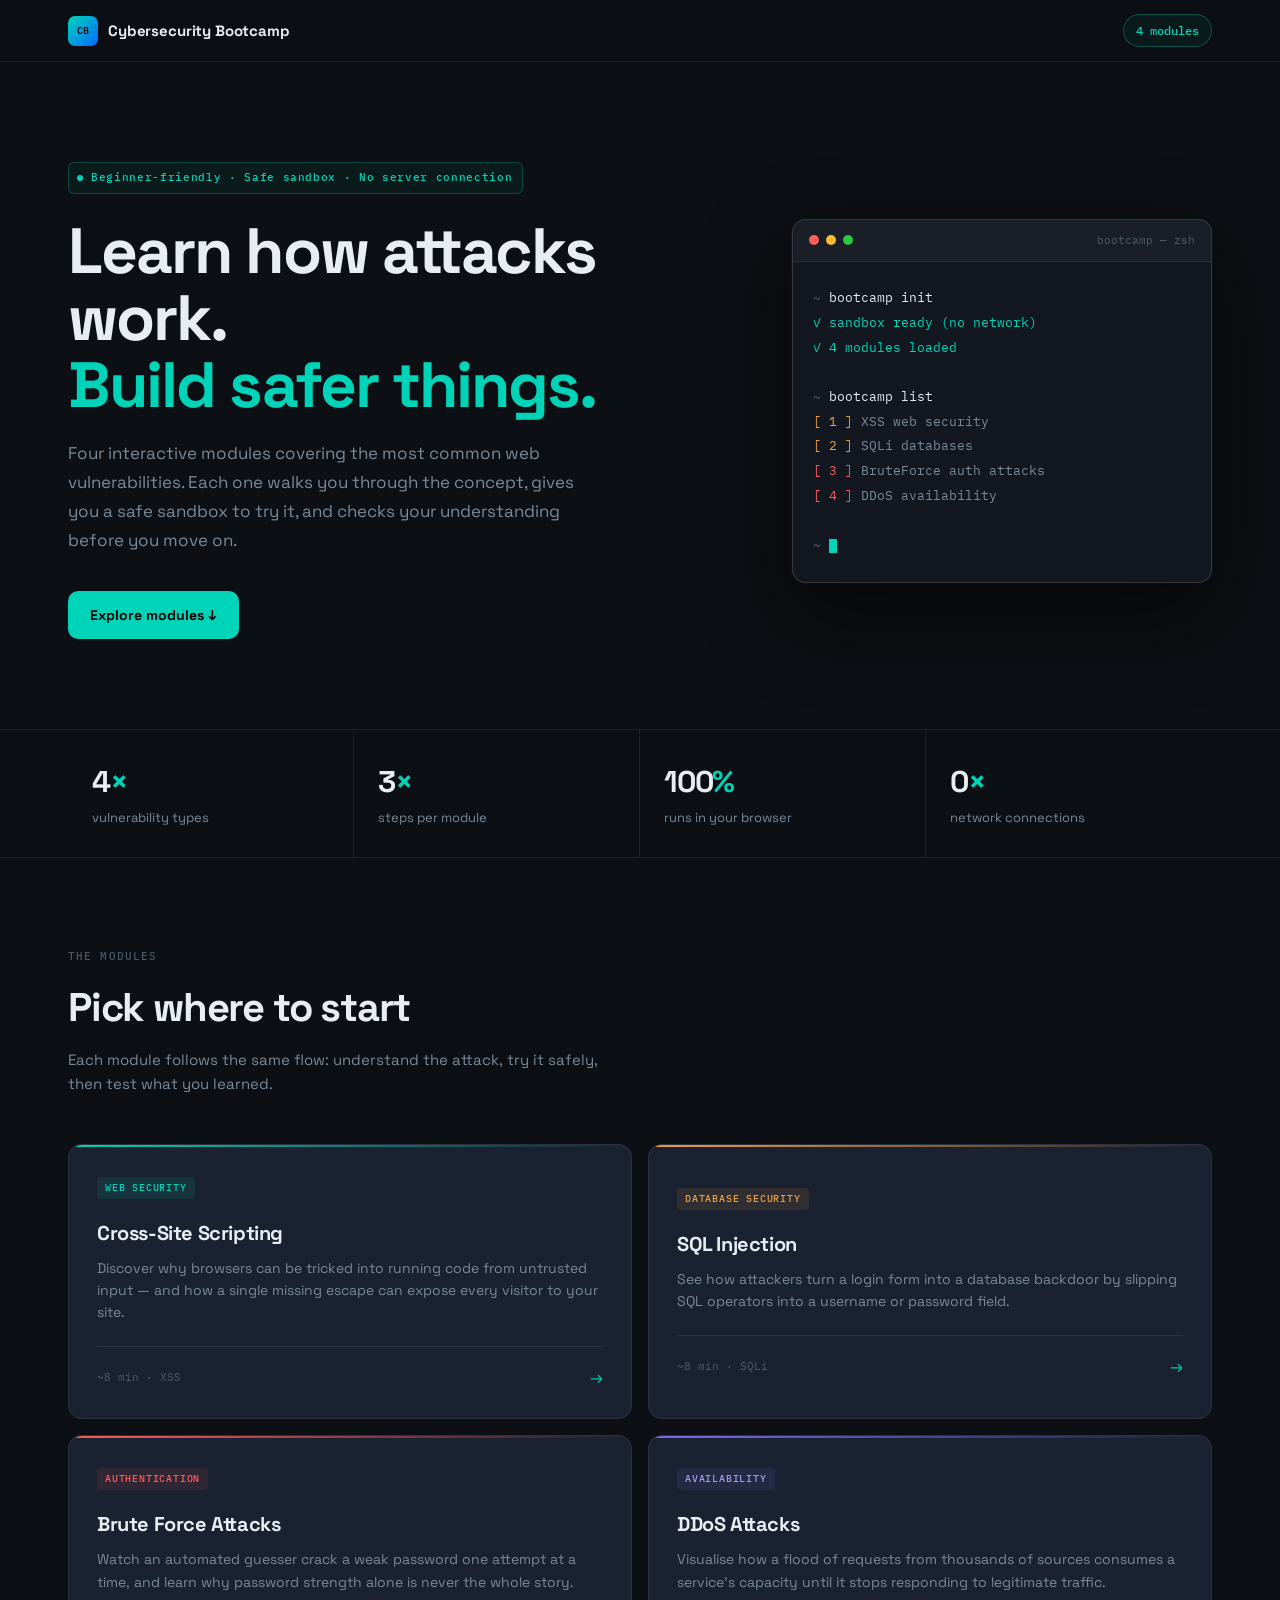
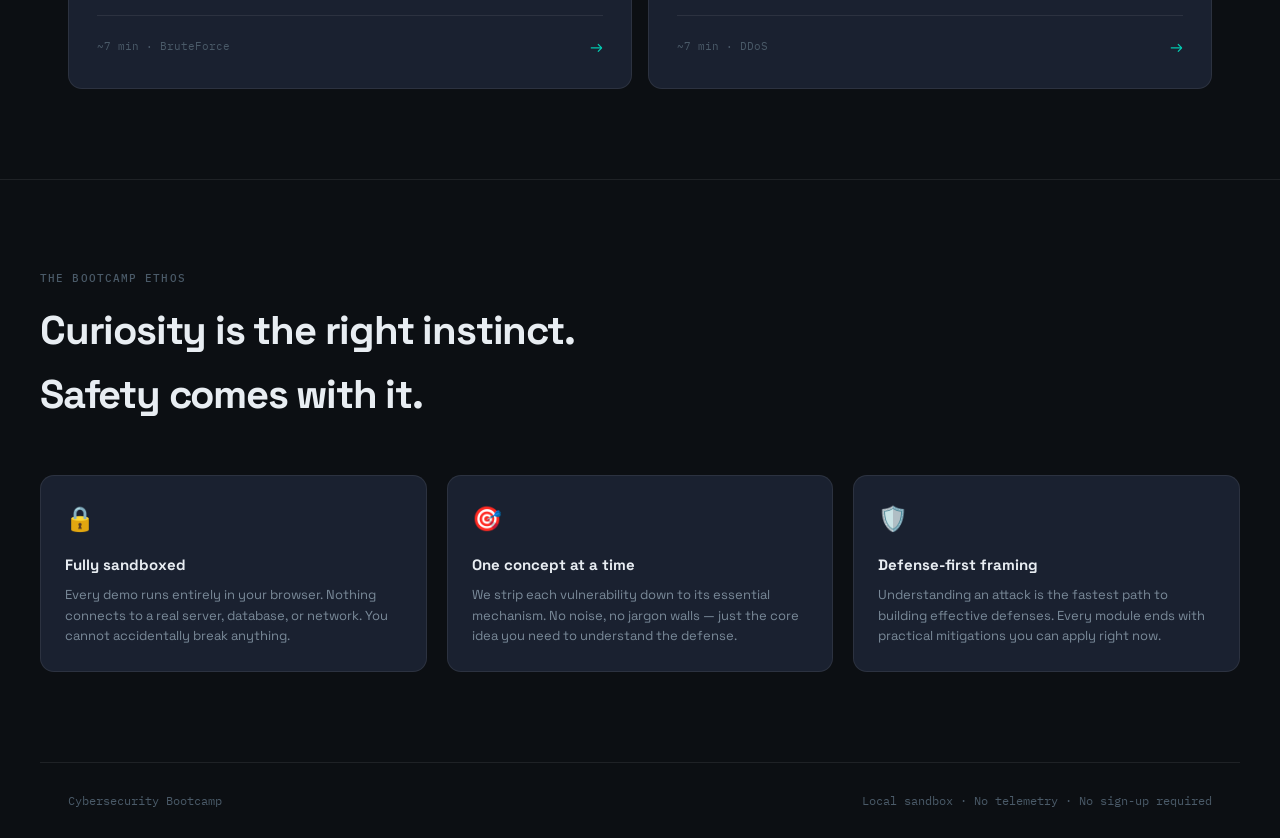
==== commit 02b42392: "Add files via upload" ====
--- a/index.html
+++ b/index.html
@@ -5,123 +5,196 @@
   <meta name="viewport" content="width=device-width, initial-scale=1">
   <meta name="description" content="Cybersecurity Bootcamp — beginner-friendly interactive security lessons.">
   <title>Cybersecurity Bootcamp</title>
+  <link rel="preconnect" href="https://fonts.googleapis.com">
+  <link rel="preconnect" href="https://fonts.gstatic.com" crossorigin>
+  <link href="https://fonts.googleapis.com/css2?family=IBM+Plex+Mono:wght@400;500&family=Space+Grotesk:wght@400;500;600;700&display=swap" rel="stylesheet">
   <link rel="stylesheet" href="css/styles.css">
 </head>
 <body>
-  <header class="site-header">
-    <a class="brand" href="#top" aria-label="Cybersecurity Bootcamp home">
-      <span class="brand-mark">CB</span>
-      <span>Cybersecurity Bootcamp</span>
-    </a>
-    <a class="header-link" href="#modules">Explore modules <span>↓</span></a>
-  </header>
+
+  <nav class="nav">
+    <div class="nav-inner">
+      <a class="brand" href="#top">
+        <div class="brand-icon">CB</div>
+        Cybersecurity Bootcamp
+      </a>
+      <a class="nav-pill" href="#modules">4 modules</a>
+    </div>
+  </nav>
 
   <main id="top">
+
+    <!-- HERO -->
     <section class="hero">
-      <div class="hero-copy">
-        <p class="eyebrow">LEARN SECURITY · ONE CONCEPT AT A TIME</p>
-        <h1>Understand how attacks work.<br><span>Build safer systems.</span></h1>
-        <p class="hero-text">
-          Short explanations, friendly examples, and tiny interactive sandboxes.
-          No jargon wall. No overwhelming labs. Just the core idea and a safe place to try it.
+      <div>
+        <div class="hero-kicker">Beginner-friendly · Safe sandbox · No server connection</div>
+        <h1>Learn how attacks work.<br><em>Build safer things.</em></h1>
+        <p class="hero-sub">
+          Four interactive modules covering the most common web vulnerabilities.
+          Each one walks you through the concept, gives you a safe sandbox to try it,
+          and checks your understanding before you move on.
         </p>
-        <a class="primary-btn" href="#modules">Start learning <span>→</span></a>
-      </div>
-      <div class="hero-card" aria-label="Bootcamp preview">
-        <div class="terminal-top"><span></span><span></span><span></span></div>
-        <div class="terminal-body">
-          <p><span class="muted">$</span> bootcamp --mode beginner</p>
-          <p class="terminal-accent">✓ sandbox ready</p>
-          <p><span class="muted">→</span> 4 modules loaded</p>
-          <p><span class="muted">→</span> learn by doing</p>
-        </div>
-      </div>
-    </section>
-
+        <a class="hero-cta" href="#modules">Explore modules ↓</a>
+      </div>
+      <div class="hero-terminal">
+        <div class="term-bar">
+          <div class="term-dot"></div>
+          <div class="term-dot"></div>
+          <div class="term-dot"></div>
+          <span class="term-title">bootcamp — zsh</span>
+        </div>
+        <div class="term-body">
+          <div class="term-line"><span class="p">~</span> <span class="cmd">bootcamp init</span></div>
+          <div class="term-line"><span class="ok">✓ sandbox ready (no network)</span></div>
+          <div class="term-line"><span class="ok">✓ 4 modules loaded</span></div>
+          <div class="term-line">&nbsp;</div>
+          <div class="term-line"><span class="p">~</span> <span class="cmd">bootcamp list</span></div>
+          <div class="term-line"><span class="warn">[ 1 ]</span> XSS        web security</div>
+          <div class="term-line"><span class="warn">[ 2 ]</span> SQLi       databases</div>
+          <div class="term-line"><span class="err">[ 3 ]</span> BruteForce auth attacks</div>
+          <div class="term-line"><span class="err">[ 4 ]</span> DDoS       availability</div>
+          <div class="term-line">&nbsp;</div>
+          <div class="term-line"><span class="p">~</span> <span class="term-cursor"></span></div>
+        </div>
+      </div>
+    </section>
+
+    <!-- STATS -->
+    <div class="stats">
+      <div class="stats-inner">
+        <div class="stat-item">
+          <div class="stat-num">4<span>×</span></div>
+          <div class="stat-label">vulnerability types</div>
+        </div>
+        <div class="stat-item">
+          <div class="stat-num">3<span>×</span></div>
+          <div class="stat-label">steps per module</div>
+        </div>
+        <div class="stat-item">
+          <div class="stat-num">100<span>%</span></div>
+          <div class="stat-label">runs in your browser</div>
+        </div>
+        <div class="stat-item">
+          <div class="stat-num">0<span>×</span></div>
+          <div class="stat-label">network connections</div>
+        </div>
+      </div>
+    </div>
+
+    <!-- MODULES -->
     <section class="modules-section" id="modules">
-      <div class="section-heading">
-        <div>
-          <p class="eyebrow">THE BASICS</p>
-          <h2>Pick a module</h2>
-        </div>
-        <p>Every module follows the same simple flow: <strong>Understand → Try → Reflect.</strong></p>
+      <div class="section-header">
+        <div class="section-tag">THE MODULES</div>
+        <h2>Pick where to start</h2>
+        <p>Each module follows the same flow: understand the attack, try it safely, then test what you learned.</p>
       </div>
 
       <div class="module-grid">
         <button class="module-card" data-module="xss">
-          <span class="module-icon">01</span>
-          <span class="module-title">Cross-Site Scripting <small>XSS</small></span>
-          <span class="module-description">See why untrusted text should never become executable code in a browser.</span>
-          <span class="module-arrow">→</span>
+          <span class="module-tag tag-web">WEB SECURITY</span>
+          <span class="module-title">Cross-Site Scripting</span>
+          <span class="module-desc">Discover why browsers can be tricked into running code from untrusted input — and how a single missing escape can expose every visitor to your site.</span>
+          <div class="module-footer">
+            <span class="module-meta">~8 min · XSS</span>
+            <span class="module-arrow">→</span>
+          </div>
         </button>
 
         <button class="module-card" data-module="sql">
-          <span class="module-icon">02</span>
-          <span class="module-title">SQL Injection <small>SQLi</small></span>
-          <span class="module-description">Explore how unsafe database queries can accidentally change what a login means.</span>
-          <span class="module-arrow">→</span>
+          <span class="module-tag tag-db">DATABASE SECURITY</span>
+          <span class="module-title">SQL Injection</span>
+          <span class="module-desc">See how attackers turn a login form into a database backdoor by slipping SQL operators into a username or password field.</span>
+          <div class="module-footer">
+            <span class="module-meta">~8 min · SQLi</span>
+            <span class="module-arrow">→</span>
+          </div>
         </button>
 
         <button class="module-card" data-module="bruteforce">
-          <span class="module-icon">03</span>
-          <span class="module-title">Brute Force</span>
-          <span class="module-description">Watch repeated guesses work against a deliberately tiny demo password.</span>
-          <span class="module-arrow">→</span>
+          <span class="module-tag tag-auth">AUTHENTICATION</span>
+          <span class="module-title">Brute Force Attacks</span>
+          <span class="module-desc">Watch an automated guesser crack a weak password one attempt at a time, and learn why password strength alone is never the whole story.</span>
+          <div class="module-footer">
+            <span class="module-meta">~7 min · BruteForce</span>
+            <span class="module-arrow">→</span>
+          </div>
         </button>
 
         <button class="module-card" data-module="ddos">
-          <span class="module-icon">04</span>
-          <span class="module-title">DDoS</span>
-          <span class="module-description">Visualise how too much traffic can consume a service's available capacity.</span>
-          <span class="module-arrow">→</span>
-        </button>
-      </div>
-    </section>
-
+          <span class="module-tag tag-net">AVAILABILITY</span>
+          <span class="module-title">DDoS Attacks</span>
+          <span class="module-desc">Visualise how a flood of requests from thousands of sources consumes a service's capacity until it stops responding to legitimate traffic.</span>
+          <div class="module-footer">
+            <span class="module-meta">~7 min · DDoS</span>
+            <span class="module-arrow">→</span>
+          </div>
+        </button>
+      </div>
+    </section>
+
+    <!-- LESSON PANEL -->
     <section class="lesson-panel" id="lesson" hidden>
-      <div class="lesson-header">
-        <div>
-          <p class="eyebrow" id="lesson-label">MODULE</p>
-          <h2 id="lesson-title">Lesson</h2>
-        </div>
-        <button class="close-btn" id="closeLesson" aria-label="Close module">×</button>
-      </div>
-
-      <div class="lesson-layout">
-        <article class="explanation">
-          <div class="step-label">01 · UNDERSTAND</div>
-          <p id="lesson-explanation"></p>
-          <div class="takeaway">
-            <span>Key idea</span>
-            <p id="lesson-takeaway"></p>
-          </div>
-        </article>
-
-        <article class="demo">
-          <div class="step-label">02 · TRY THE SAFE DEMO</div>
-          <h3 id="demo-title">Interactive demo</h3>
-          <p class="demo-hint" id="demo-hint"></p>
-          <div id="demo-area"></div>
-          <div class="demo-result" id="demo-result" aria-live="polite"></div>
-        </article>
-      </div>
-    </section>
-
-    <section class="principles">
-      <div>
-        <p class="eyebrow">THE BOOTCAMP RULE</p>
-        <h2>Curiosity is good.<br>Safety comes with it.</h2>
-      </div>
-      <p>
-        These demos are intentionally self-contained. They model the security concept
-        without connecting to real accounts, websites, servers, or networks.
-      </p>
-    </section>
+      <div class="lesson-wrap">
+        <div class="lesson-topbar">
+          <div class="lesson-breadcrumb">
+            <span>Bootcamp</span>
+            <span style="color:var(--dim)">›</span>
+            <strong id="lesson-breadcrumb-title">Module</strong>
+          </div>
+          <button class="close-btn" id="closeLesson" aria-label="Close module">×</button>
+        </div>
+
+        <nav class="steps-nav" id="steps-nav">
+          <button class="step-tab" id="tab-understand">
+            <span class="step-num"><span class="step-num-inner">1</span></span>
+            <span>Understand</span>
+          </button>
+          <button class="step-tab" id="tab-try">
+            <span class="step-num"><span class="step-num-inner">2</span></span>
+            <span>Try it</span>
+          </button>
+          <button class="step-tab" id="tab-reflect">
+            <span class="step-num"><span class="step-num-inner">3</span></span>
+            <span>Reflect</span>
+          </button>
+        </nav>
+
+        <div class="step-content" id="pane-understand"></div>
+        <div class="step-content" id="pane-try"></div>
+        <div class="step-content" id="pane-reflect"></div>
+      </div>
+    </section>
+
+    <!-- PRINCIPLES -->
+    <section class="principles-section">
+      <div class="principles-inner">
+        <div class="section-tag">THE BOOTCAMP ETHOS</div>
+        <h2>Curiosity is the right instinct.<br>Safety comes with it.</h2>
+        <div class="principles-grid">
+          <div class="principle-card">
+            <div class="principle-icon">🔒</div>
+            <h3>Fully sandboxed</h3>
+            <p>Every demo runs entirely in your browser. Nothing connects to a real server, database, or network. You cannot accidentally break anything.</p>
+          </div>
+          <div class="principle-card">
+            <div class="principle-icon">🎯</div>
+            <h3>One concept at a time</h3>
+            <p>We strip each vulnerability down to its essential mechanism. No noise, no jargon walls — just the core idea you need to understand the defense.</p>
+          </div>
+          <div class="principle-card">
+            <div class="principle-icon">🛡️</div>
+            <h3>Defense-first framing</h3>
+            <p>Understanding an attack is the fastest path to building effective defenses. Every module ends with practical mitigations you can apply right now.</p>
+          </div>
+        </div>
+      </div>
+    </section>
+
   </main>
 
   <footer>
     <span>Cybersecurity Bootcamp</span>
-    <span>Built for learning · Local sandbox only</span>
+    <span>Local sandbox · No telemetry · No sign-up required</span>
   </footer>
 
   <script src="js/app.js"></script>
--- a/css/styles.css
+++ b/css/styles.css
@@ -1,368 +1,403 @@
 :root {
-  --bg: #f5f7f4;
-  --surface: #ffffff;
-  --ink: #17201c;
-  --muted: #68736d;
-  --line: #dce3de;
-  --green: #18a66a;
-  --green-dark: #0d7549;
-  --green-soft: #e6f7ef;
-  --black: #111714;
-  --shadow: 0 20px 60px rgba(20, 35, 28, .08);
-}
-
-* { box-sizing: border-box; }
+  --bg:        #0c0f13;
+  --surface:   #131820;
+  --card:      #1a2130;
+  --line:      rgba(255,255,255,.08);
+  --line-hi:   rgba(255,255,255,.14);
+  --ink:       #e8edf2;
+  --muted:     #7a8a99;
+  --dim:       #4a5a68;
+  --cyan:      #00d4b8;
+  --cyan-glow: rgba(0,212,184,.12);
+  --cyan-dark: #00a896;
+  --amber:     #f0a040;
+  --red:       #ff5c5c;
+  --green:     #5edb8a;
+  --mono:      'IBM Plex Mono', monospace;
+  --sans:      'Space Grotesk', system-ui, sans-serif;
+}
+
+*, *::before, *::after { box-sizing: border-box; margin: 0; padding: 0; }
 html { scroll-behavior: smooth; }
 body {
-  margin: 0;
   background: var(--bg);
   color: var(--ink);
-  font-family: Inter, ui-sans-serif, system-ui, -apple-system, BlinkMacSystemFont, "Segoe UI", sans-serif;
+  font-family: var(--sans);
   line-height: 1.6;
+  -webkit-font-smoothing: antialiased;
 }
 button, input { font: inherit; }
 button { cursor: pointer; }
 
-.site-header {
-  max-width: 1180px;
-  margin: 0 auto;
-  padding: 22px 24px;
-  display: flex;
-  justify-content: space-between;
-  align-items: center;
+/* ── NAV ── */
+.nav {
+  position: sticky; top: 0; z-index: 100;
+  background: rgba(12,15,19,.88);
+  backdrop-filter: blur(14px);
+  border-bottom: 1px solid var(--line);
+}
+.nav-inner {
+  max-width: 1200px; margin: 0 auto;
+  padding: 14px 28px;
+  display: flex; justify-content: space-between; align-items: center;
 }
 .brand {
-  display: flex;
-  align-items: center;
-  gap: 11px;
-  color: var(--ink);
-  text-decoration: none;
-  font-weight: 750;
-  letter-spacing: -.02em;
-}
-.brand-mark {
+  display: flex; align-items: center; gap: 10px;
+  text-decoration: none; color: var(--ink);
+  font-weight: 700; font-size: 15px; letter-spacing: -.01em;
+}
+.brand-icon {
+  width: 30px; height: 30px; border-radius: 7px;
+  background: linear-gradient(135deg, #00d4b8 0%, #006aff 100%);
+  display: grid; place-items: center;
+  font-family: var(--mono); font-size: 10px; font-weight: 500;
+  color: #000; letter-spacing: .02em;
+}
+.nav-pill {
+  font-size: 12px; font-family: var(--mono); font-weight: 500;
+  color: var(--cyan); border: 1px solid rgba(0,212,184,.3);
+  background: rgba(0,212,184,.06);
+  padding: 6px 12px; border-radius: 20px; text-decoration: none;
+}
+.nav-pill:hover { background: rgba(0,212,184,.12); }
+
+/* ── HERO ── */
+.hero {
+  max-width: 1200px; margin: 0 auto;
+  padding: 100px 28px 90px;
   display: grid;
-  place-items: center;
-  width: 34px;
-  height: 34px;
-  border-radius: 9px;
-  color: white;
-  background: var(--black);
-  font-size: 11px;
-  letter-spacing: .04em;
-}
-.header-link {
-  color: var(--muted);
-  text-decoration: none;
-  font-size: 14px;
-}
-.header-link:hover { color: var(--green-dark); }
-
-.hero {
-  max-width: 1180px;
-  margin: 0 auto;
-  padding: 90px 24px 110px;
-  display: grid;
-  grid-template-columns: 1.15fr .85fr;
-  gap: 80px;
-  align-items: center;
-}
-.eyebrow {
-  margin: 0 0 13px;
-  color: var(--green-dark);
-  font-size: 11px;
-  font-weight: 800;
-  letter-spacing: .15em;
-}
-h1, h2, h3, p { margin-top: 0; }
+  grid-template-columns: 1fr 420px;
+  gap: 64px; align-items: center;
+}
+.hero-kicker {
+  display: inline-flex; align-items: center; gap: 8px;
+  font-family: var(--mono); font-size: 11px; font-weight: 500;
+  color: var(--cyan); letter-spacing: .06em;
+  padding: 6px 10px 6px 8px;
+  border: 1px solid rgba(0,212,184,.25);
+  background: rgba(0,212,184,.06);
+  border-radius: 6px; margin-bottom: 24px;
+}
+.hero-kicker::before {
+  content: ''; display: block; width: 6px; height: 6px;
+  border-radius: 50%; background: var(--cyan);
+  animation: pulse 2s ease-in-out infinite;
+}
+@keyframes pulse { 0%,100% { opacity: 1; } 50% { opacity: .35; } }
 h1 {
-  margin-bottom: 23px;
-  font-size: clamp(42px, 6vw, 72px);
-  line-height: 1.02;
-  letter-spacing: -.055em;
-}
-h1 span { color: var(--green); }
-.hero-text {
-  max-width: 630px;
-  color: var(--muted);
-  font-size: 18px;
-  line-height: 1.7;
-  margin-bottom: 30px;
-}
-.primary-btn {
-  display: inline-flex;
-  align-items: center;
-  gap: 18px;
-  padding: 13px 18px 13px 20px;
-  background: var(--black);
-  color: white;
-  border-radius: 10px;
-  text-decoration: none;
-  font-weight: 700;
-  font-size: 14px;
-}
-.primary-btn:hover { transform: translateY(-1px); }
-
-.hero-card {
-  min-height: 320px;
-  border-radius: 18px;
-  background: var(--black);
-  box-shadow: var(--shadow);
-  overflow: hidden;
-  transform: rotate(1.2deg);
-}
-.terminal-top {
-  padding: 16px 18px;
-  border-bottom: 1px solid #27312c;
-}
-.terminal-top span {
-  display: inline-block;
-  width: 8px;
-  height: 8px;
-  border-radius: 50%;
-  background: #59645e;
-  margin-right: 6px;
-}
-.terminal-body { padding: 42px 36px; font-family: ui-monospace, SFMono-Regular, Menlo, monospace; font-size: 14px; }
-.terminal-body p { margin-bottom: 18px; color: #d6e0db; }
-.muted { color: #68766f; }
-.terminal-accent { color: #61dda5 !important; }
-
-.modules-section {
+  font-size: clamp(38px, 5.5vw, 64px);
+  font-weight: 700; line-height: 1.05;
+  letter-spacing: -.03em; margin-bottom: 20px;
+}
+h1 em { font-style: normal; color: var(--cyan); }
+.hero-sub {
+  color: var(--muted); font-size: 17px; line-height: 1.7;
+  max-width: 520px; margin-bottom: 36px;
+}
+.hero-cta {
+  display: inline-flex; align-items: center; gap: 10px;
+  padding: 13px 22px; border-radius: 10px;
+  background: var(--cyan); color: #000;
+  font-weight: 700; font-size: 14px; text-decoration: none;
+  transition: .18s ease;
+}
+.hero-cta:hover { background: #00ffe6; transform: translateY(-1px); }
+
+/* Terminal card */
+.hero-terminal {
+  border-radius: 14px; overflow: hidden;
   background: var(--surface);
-  padding: 90px 24px 100px;
-}
-.section-heading {
-  max-width: 1180px;
-  margin: 0 auto 36px;
-  display: flex;
-  justify-content: space-between;
-  align-items: end;
-  gap: 40px;
-}
-h2 {
-  font-size: clamp(34px, 4vw, 48px);
-  line-height: 1.08;
-  letter-spacing: -.045em;
-  margin-bottom: 0;
-}
-.section-heading > p { color: var(--muted); max-width: 390px; margin: 0; font-size: 14px; }
-.module-grid {
-  max-width: 1180px;
-  margin: auto;
-  display: grid;
-  grid-template-columns: repeat(2, 1fr);
-  gap: 14px;
-}
+  border: 1px solid var(--line-hi);
+  box-shadow: 0 32px 80px rgba(0,0,0,.5), 0 0 0 1px rgba(0,212,184,.04);
+}
+.term-bar {
+  display: flex; align-items: center; gap: 7px;
+  padding: 12px 16px;
+  background: rgba(255,255,255,.03);
+  border-bottom: 1px solid var(--line);
+}
+.term-dot { width: 10px; height: 10px; border-radius: 50%; }
+.term-dot:nth-child(1) { background: #ff5f57; }
+.term-dot:nth-child(2) { background: #febc2e; }
+.term-dot:nth-child(3) { background: #28c840; }
+.term-title { margin-left: auto; font-family: var(--mono); font-size: 11px; color: var(--dim); }
+.term-body { padding: 24px 20px; font-family: var(--mono); font-size: 13px; line-height: 1.9; }
+.term-line { color: var(--muted); }
+.term-line .p   { color: var(--dim); }
+.term-line .cmd { color: var(--ink); }
+.term-line .ok  { color: var(--cyan); }
+.term-line .warn{ color: var(--amber); }
+.term-line .err { color: var(--red); }
+.term-cursor {
+  display: inline-block; width: 8px; height: 14px;
+  background: var(--cyan); vertical-align: middle;
+  animation: blink 1.1s step-end infinite;
+}
+@keyframes blink { 50% { opacity: 0; } }
+
+/* ── STATS ── */
+.stats { border-top: 1px solid var(--line); border-bottom: 1px solid var(--line); }
+.stats-inner {
+  max-width: 1200px; margin: 0 auto; padding: 0 28px;
+  display: grid; grid-template-columns: repeat(4, 1fr);
+}
+.stat-item { padding: 28px 24px; border-right: 1px solid var(--line); }
+.stat-item:last-child { border-right: 0; }
+.stat-num { font-size: 30px; font-weight: 700; letter-spacing: -.04em; }
+.stat-num span { color: var(--cyan); }
+.stat-label { color: var(--muted); font-size: 13px; margin-top: 2px; }
+
+/* ── MODULES ── */
+.modules-section { padding: 90px 28px; max-width: 1200px; margin: 0 auto; }
+.section-header { margin-bottom: 48px; }
+.section-tag {
+  font-family: var(--mono); font-size: 11px; font-weight: 500;
+  color: var(--dim); letter-spacing: .1em; margin-bottom: 10px;
+}
+h2 { font-size: clamp(28px, 3.5vw, 40px); font-weight: 700; letter-spacing: -.03em; }
+.section-header p { color: var(--muted); font-size: 15px; margin-top: 8px; max-width: 560px; }
+
+.module-grid { display: grid; grid-template-columns: repeat(2, 1fr); gap: 16px; }
 .module-card {
-  text-align: left;
-  position: relative;
-  padding: 27px 62px 28px 27px;
-  border: 1px solid var(--line);
-  background: white;
-  border-radius: 13px;
-  color: var(--ink);
-  transition: .2s ease;
-}
-.module-card:hover {
-  border-color: #a9d7c1;
-  box-shadow: 0 12px 35px rgba(20, 35, 28, .07);
-  transform: translateY(-2px);
-}
-.module-icon {
-  display: inline-grid;
-  place-items: center;
-  width: 38px; height: 38px;
-  margin-bottom: 18px;
-  border-radius: 9px;
-  background: var(--green-soft);
-  color: var(--green-dark);
-  font-size: 11px;
-  font-weight: 800;
-}
-.module-title {
-  display: block;
-  font-size: 20px;
-  font-weight: 780;
-  letter-spacing: -.025em;
-}
-.module-title small {
-  color: var(--muted);
-  font-size: 12px;
-  font-weight: 650;
-  margin-left: 5px;
-}
-.module-description {
-  display: block;
-  color: var(--muted);
-  font-size: 14px;
-  line-height: 1.55;
-  margin-top: 7px;
-}
-.module-arrow {
-  position: absolute;
-  right: 25px;
-  top: 50%;
-  transform: translateY(-50%);
-  font-size: 20px;
-  color: var(--green-dark);
-}
-
-.lesson-panel {
-  max-width: 1180px;
-  margin: 70px auto;
-  padding: 0 24px;
-}
-.lesson-header {
-  display: flex;
-  justify-content: space-between;
-  align-items: start;
-  border-bottom: 1px solid var(--line);
-  padding-bottom: 25px;
-}
+  background: var(--card); border: 1px solid var(--line);
+  border-radius: 14px; padding: 28px;
+  text-align: left; color: var(--ink);
+  transition: .2s ease; position: relative; overflow: hidden;
+}
+.module-card::after {
+  content: ''; position: absolute;
+  top: 0; left: 0; right: 0; height: 2px;
+  background: linear-gradient(90deg, var(--glow-color, transparent) 0%, transparent 100%);
+  transition: .2s;
+}
+.module-card:hover { border-color: var(--line-hi); transform: translateY(-3px); box-shadow: 0 20px 50px rgba(0,0,0,.4); }
+.module-card:hover::after { background: linear-gradient(90deg, var(--glow-color, var(--cyan)) 0%, transparent 60%); }
+[data-module="xss"]        { --glow-color: #00d4b8; }
+[data-module="sql"]        { --glow-color: #f0a040; }
+[data-module="bruteforce"] { --glow-color: #ff5c5c; }
+[data-module="ddos"]       { --glow-color: #7c6af5; }
+
+.module-tag {
+  font-family: var(--mono); font-size: 10px; font-weight: 500;
+  letter-spacing: .08em; padding: 3px 8px;
+  border-radius: 4px; margin-bottom: 18px; display: inline-block;
+}
+.tag-web  { color: var(--cyan);  background: rgba(0,212,184,.1);  }
+.tag-db   { color: var(--amber); background: rgba(240,160,64,.1);  }
+.tag-auth { color: var(--red);   background: rgba(255,92,92,.1);   }
+.tag-net  { color: #a89af0;      background: rgba(124,106,245,.1); }
+
+.module-title  { font-size: 20px; font-weight: 700; letter-spacing: -.02em; display: block; margin-bottom: 8px; }
+.module-desc   { color: var(--muted); font-size: 14px; line-height: 1.6; display: block; }
+.module-footer {
+  display: flex; align-items: center; justify-content: space-between;
+  margin-top: 22px; padding-top: 18px; border-top: 1px solid var(--line);
+}
+.module-meta  { font-family: var(--mono); font-size: 11px; color: var(--dim); }
+.module-arrow { color: var(--cyan); font-size: 16px; transition: .2s; }
+.module-card:hover .module-arrow { transform: translateX(4px); }
+
+/* ── LESSON PANEL ── */
+.lesson-panel { margin: 0 auto 80px; max-width: 1200px; padding: 0 28px; }
+.lesson-panel[hidden] { display: none; }
+
+.lesson-wrap {
+  background: var(--surface); border: 1px solid var(--line-hi);
+  border-radius: 18px; overflow: hidden;
+}
+.lesson-topbar {
+  display: flex; align-items: center; justify-content: space-between;
+  padding: 16px 24px; border-bottom: 1px solid var(--line);
+  background: rgba(255,255,255,.02);
+}
+.lesson-breadcrumb {
+  display: flex; align-items: center; gap: 8px;
+  font-family: var(--mono); font-size: 12px; color: var(--dim);
+}
+.lesson-breadcrumb strong { color: var(--ink); font-weight: 500; }
 .close-btn {
-  border: 0;
-  background: transparent;
-  color: var(--muted);
-  font-size: 34px;
-  line-height: 1;
-}
-.close-btn:hover { color: var(--ink); }
-.lesson-layout {
-  display: grid;
-  grid-template-columns: .85fr 1.15fr;
-  gap: 28px;
-  padding-top: 28px;
-}
-.explanation, .demo {
-  border: 1px solid var(--line);
-  background: white;
-  border-radius: 15px;
-  padding: 28px;
-}
-.step-label {
-  color: var(--green-dark);
-  font-size: 10px;
-  font-weight: 850;
-  letter-spacing: .13em;
-  margin-bottom: 16px;
-}
-.explanation > p { color: #44504a; font-size: 16px; }
-.takeaway {
-  margin-top: 35px;
-  padding: 18px;
-  background: var(--green-soft);
-  border-radius: 10px;
-}
-.takeaway span { font-size: 11px; color: var(--green-dark); font-weight: 800; text-transform: uppercase; letter-spacing: .1em; }
-.takeaway p { margin: 7px 0 0; font-size: 14px; color: #24533d; }
-.demo h3 { margin-bottom: 6px; font-size: 22px; letter-spacing: -.025em; }
-.demo-hint { color: var(--muted); font-size: 13px; }
-.demo-form { display: grid; gap: 12px; margin-top: 22px; }
-.field { display: grid; gap: 6px; }
-.field label { font-size: 12px; font-weight: 700; }
+  width: 30px; height: 30px; border-radius: 7px;
+  border: 1px solid var(--line); background: transparent;
+  color: var(--dim); font-size: 18px; line-height: 1;
+  display: grid; place-items: center; transition: .15s;
+}
+.close-btn:hover { border-color: var(--line-hi); color: var(--ink); background: var(--card); }
+
+.steps-nav { display: flex; border-bottom: 1px solid var(--line); background: var(--bg); }
+.step-tab {
+  flex: 1; padding: 14px 20px;
+  display: flex; align-items: center; gap: 10px;
+  border: 0; background: transparent; color: var(--dim);
+  font-size: 13px; font-weight: 600;
+  border-bottom: 2px solid transparent;
+  transition: .18s; cursor: default; opacity: .45;
+}
+.step-tab.active { color: var(--ink); border-bottom-color: var(--cyan); opacity: 1; cursor: pointer; background: rgba(255,255,255,.02); }
+.step-tab.done   { color: var(--cyan); opacity: .7; cursor: pointer; }
+.step-tab.done:hover { opacity: 1; }
+.step-num {
+  width: 22px; height: 22px; border-radius: 50%;
+  display: grid; place-items: center;
+  font-family: var(--mono); font-size: 10px; font-weight: 500;
+  border: 1.5px solid currentColor; flex-shrink: 0;
+}
+.step-tab.done .step-num::after { content: '✓'; }
+.step-tab.done .step-num-inner  { display: none; }
+
+.step-content { display: none; padding: 36px; }
+.step-content.active { display: block; }
+
+/* Understand */
+.understand-layout { display: grid; grid-template-columns: 1fr 1fr; gap: 28px; align-items: start; }
+.explain-prose { color: #b8c8d8; font-size: 16px; line-height: 1.75; }
+.explain-prose p { margin-bottom: 14px; }
+.explain-prose p:last-child { margin-bottom: 0; }
+.key-box {
+  background: var(--card); border: 1px solid var(--line);
+  border-left: 3px solid var(--cyan);
+  border-radius: 0 10px 10px 0; padding: 18px 20px; margin-top: 22px;
+}
+.key-box-label { font-family: var(--mono); font-size: 10px; font-weight: 500; color: var(--cyan); letter-spacing: .1em; margin-bottom: 8px; }
+.key-box p { font-size: 14px; color: var(--ink); line-height: 1.6; margin: 0; }
+
+.attack-diagram { background: var(--card); border: 1px solid var(--line); border-radius: 12px; padding: 24px; }
+.diag-title { font-family: var(--mono); font-size: 10px; color: var(--dim); letter-spacing: .1em; margin-bottom: 18px; }
+.diag-step { display: flex; align-items: flex-start; gap: 12px; margin-bottom: 14px; }
+.diag-step:last-child { margin-bottom: 0; }
+.diag-num {
+  width: 22px; height: 22px; flex-shrink: 0;
+  border-radius: 50%; font-family: var(--mono); font-size: 11px;
+  display: grid; place-items: center; margin-top: 2px;
+}
+.diag-num.good { background: rgba(0,212,184,.15);  color: var(--cyan); }
+.diag-num.bad  { background: rgba(255,92,92,.15);   color: var(--red); }
+.diag-num.warn { background: rgba(240,160,64,.15);  color: var(--amber); }
+.diag-text { font-size: 13px; color: var(--muted); line-height: 1.5; }
+.diag-text strong { color: var(--ink); font-weight: 600; }
+
+/* Try */
+.try-layout { display: grid; grid-template-columns: 1fr 1fr; gap: 28px; align-items: start; }
+.try-pane-label { font-family: var(--mono); font-size: 10px; color: var(--dim); letter-spacing: .1em; margin-bottom: 14px; }
+.hint-box {
+  background: rgba(240,160,64,.07); border: 1px solid rgba(240,160,64,.2);
+  border-radius: 10px; padding: 14px 16px;
+  font-size: 13px; color: var(--amber); line-height: 1.5; margin-bottom: 18px;
+}
+.hint-box strong { display: block; margin-bottom: 4px; }
+.field { display: grid; gap: 6px; margin-bottom: 14px; }
+.field label { font-size: 12px; font-weight: 600; color: var(--muted); }
 .field input {
-  width: 100%;
-  border: 1px solid var(--line);
-  border-radius: 9px;
-  padding: 12px 13px;
-  outline: none;
-  background: #fbfcfb;
-}
-.field input:focus { border-color: var(--green); box-shadow: 0 0 0 3px rgba(24,166,106,.1); }
-.demo-btn {
-  border: 0;
-  border-radius: 9px;
-  padding: 12px 15px;
-  background: var(--black);
-  color: white;
-  font-weight: 750;
-  margin-top: 3px;
-}
-.demo-btn:hover { background: var(--green-dark); }
-.demo-result {
-  margin-top: 18px;
-  min-height: 0;
-  border-radius: 9px;
-  font-size: 13px;
-}
-.demo-result:empty { display: none; }
-.result {
-  padding: 13px 15px;
-  background: #f2f5f3;
-  border-left: 3px solid var(--green);
-}
-.result strong { display: block; margin-bottom: 3px; }
-.result code {
-  font-family: ui-monospace, monospace;
-  background: #e4ebe7;
-  padding: 1px 5px;
-  border-radius: 4px;
-}
-.sim-row {
-  display: flex;
-  gap: 10px;
-  align-items: center;
-  margin: 20px 0;
-}
-.progress {
-  flex: 1;
-  height: 9px;
-  background: #e9eeeb;
-  border-radius: 20px;
-  overflow: hidden;
-}
-.progress > span { display: block; height: 100%; width: 0; background: var(--green); transition: width .12s linear; }
-.stat { font-variant-numeric: tabular-nums; font-size: 12px; color: var(--muted); min-width: 80px; text-align: right; }
-.traffic {
-  height: 150px;
-  margin: 20px 0;
-  border: 1px solid var(--line);
-  border-radius: 10px;
-  display: flex;
-  align-items: end;
-  gap: 3px;
-  padding: 10px;
-  overflow: hidden;
-}
-.bar { width: 6px; min-height: 5px; background: var(--green); border-radius: 3px 3px 0 0; opacity: .75; }
-
-.principles {
-  max-width: 1180px;
-  margin: 0 auto;
-  padding: 105px 24px;
-  display: grid;
-  grid-template-columns: 1fr 1fr;
-  gap: 80px;
-  align-items: center;
-}
-.principles p:last-child { color: var(--muted); max-width: 500px; }
-
+  background: var(--bg); border: 1px solid var(--line-hi);
+  border-radius: 8px; padding: 11px 13px; color: var(--ink);
+  outline: none; font-size: 14px; width: 100%; font-family: var(--mono);
+}
+.field input:focus { border-color: var(--cyan); box-shadow: 0 0 0 3px rgba(0,212,184,.1); }
+.run-btn {
+  width: 100%; padding: 12px; border: 0; border-radius: 8px;
+  background: var(--cyan); color: #000; font-weight: 700; font-size: 14px; transition: .18s;
+}
+.run-btn:hover    { background: #00ffe6; }
+.run-btn:disabled { opacity: .4; cursor: not-allowed; }
+
+.output-pane { background: var(--bg); border: 1px solid var(--line); border-radius: 10px; overflow: hidden; min-height: 200px; }
+.output-bar {
+  padding: 10px 14px; border-bottom: 1px solid var(--line);
+  display: flex; align-items: center; gap: 7px; background: var(--card);
+}
+.dot { width: 8px; height: 8px; border-radius: 50%; background: var(--dim); }
+.output-bar-title { font-family: var(--mono); font-size: 11px; color: var(--dim); margin-left: auto; }
+.output-body { padding: 18px; font-family: var(--mono); font-size: 13px; line-height: 1.8; color: var(--muted); min-height: 160px; }
+.out-ok   { color: var(--green); }
+.out-warn { color: var(--amber); }
+.out-bad  { color: var(--red); }
+.out-key  { color: var(--cyan); }
+
+.result-banner { margin-top: 20px; padding: 16px 18px; border-radius: 10px; font-size: 14px; line-height: 1.6; display: none; }
+.result-banner.show   { display: block; }
+.result-banner.safe   { background: rgba(94,219,138,.08);  border: 1px solid rgba(94,219,138,.25);  color: var(--green); }
+.result-banner.danger { background: rgba(255,92,92,.08);   border: 1px solid rgba(255,92,92,.25);   color: var(--red); }
+.result-banner.info   { background: rgba(0,212,184,.08);   border: 1px solid rgba(0,212,184,.25);   color: var(--cyan); }
+.result-banner strong { display: block; font-size: 13px; margin-bottom: 4px; }
+
+.progress-row { display: flex; align-items: center; gap: 12px; margin: 16px 0; }
+.progress-track { flex: 1; height: 8px; background: var(--line); border-radius: 20px; overflow: hidden; }
+.progress-fill { height: 100%; width: 0; background: linear-gradient(90deg, var(--cyan), #006aff); border-radius: 20px; transition: width .1s linear; }
+.progress-fill.danger { background: linear-gradient(90deg, var(--amber), var(--red)); }
+.progress-stat { font-family: var(--mono); font-size: 12px; color: var(--muted); min-width: 100px; text-align: right; }
+
+.traffic-viz {
+  height: 140px; border: 1px solid var(--line); border-radius: 10px;
+  display: flex; align-items: flex-end; gap: 2px;
+  padding: 10px; overflow: hidden; margin: 16px 0;
+}
+.traffic-bar { flex: 1; min-height: 4px; border-radius: 3px 3px 0 0; background: var(--cyan); opacity: .6; }
+
+/* Reflect */
+.reflect-layout { display: grid; grid-template-columns: 1fr 1fr; gap: 28px; }
+.quiz-area h3, .defense-list h3 { font-size: 17px; font-weight: 700; letter-spacing: -.02em; margin-bottom: 18px; }
+.quiz-q { font-size: 15px; color: var(--ink); margin-bottom: 14px; line-height: 1.5; }
+.quiz-opts { display: grid; gap: 8px; }
+.quiz-opt {
+  padding: 12px 16px; border-radius: 9px;
+  border: 1px solid var(--line); background: var(--card);
+  color: var(--ink); font-size: 14px; text-align: left; transition: .15s; cursor: pointer;
+}
+.quiz-opt:hover   { border-color: var(--cyan); background: rgba(0,212,184,.05); }
+.quiz-opt.correct { border-color: var(--green); background: rgba(94,219,138,.08); color: var(--green); }
+.quiz-opt.wrong   { border-color: var(--red);   background: rgba(255,92,92,.08);  color: var(--red); }
+.quiz-feedback { margin-top: 14px; padding: 14px 16px; border-radius: 9px; font-size: 13px; line-height: 1.6; display: none; }
+.quiz-feedback.show { display: block; }
+.quiz-feedback.good { background: rgba(94,219,138,.08); border: 1px solid rgba(94,219,138,.25); color: #8fe8a8; }
+.quiz-feedback.bad  { background: rgba(255,92,92,.08);  border: 1px solid rgba(255,92,92,.25);  color: #ff9494; }
+
+.defense-item { display: flex; gap: 12px; padding: 14px 16px; background: var(--card); border: 1px solid var(--line); border-radius: 10px; margin-bottom: 10px; }
+.defense-icon { font-size: 18px; flex-shrink: 0; margin-top: 1px; }
+.defense-text { font-size: 14px; line-height: 1.55; }
+.defense-text strong { color: var(--ink); font-weight: 600; display: block; margin-bottom: 2px; }
+.defense-text span   { color: var(--muted); font-size: 13px; }
+
+.next-btn {
+  margin-top: 24px; padding: 12px 20px;
+  background: transparent; border: 1px solid var(--line);
+  border-radius: 9px; color: var(--muted); font-size: 14px; transition: .18s; cursor: pointer;
+}
+.next-btn:hover         { border-color: var(--cyan); color: var(--cyan); }
+.next-btn.primary       { background: var(--cyan); border-color: var(--cyan); color: #000; font-weight: 700; }
+.next-btn.primary:hover { background: #00ffe6; }
+
+/* ── PRINCIPLES ── */
+.principles-section { border-top: 1px solid var(--line); padding: 90px 28px; }
+.principles-inner   { max-width: 1200px; margin: 0 auto; }
+.principles-inner .section-tag { margin-bottom: 12px; }
+.principles-inner h2 { margin-bottom: 48px; max-width: 600px; }
+.principles-grid { display: grid; grid-template-columns: repeat(3, 1fr); gap: 20px; }
+.principle-card { background: var(--card); border: 1px solid var(--line); border-radius: 14px; padding: 24px; }
+.principle-icon { font-size: 24px; margin-bottom: 14px; }
+.principle-card h3 { font-size: 15px; font-weight: 700; margin-bottom: 8px; }
+.principle-card p  { font-size: 13px; color: var(--muted); line-height: 1.6; }
+
+/* ── FOOTER ── */
 footer {
-  max-width: 1180px;
-  margin: 0 auto;
-  padding: 25px 24px 40px;
-  border-top: 1px solid var(--line);
-  display: flex;
-  justify-content: space-between;
-  color: var(--muted);
-  font-size: 12px;
+  border-top: 1px solid var(--line); max-width: 1200px; margin: 0 auto;
+  padding: 28px; display: flex; justify-content: space-between; align-items: center;
+  font-family: var(--mono); font-size: 12px; color: var(--dim);
 }
 
 [hidden] { display: none !important; }
 
-@media (max-width: 800px) {
-  .hero, .lesson-layout, .principles { grid-template-columns: 1fr; }
-  .hero { padding-top: 55px; gap: 45px; }
-  .hero-card { min-height: 260px; }
+@media (max-width: 900px) {
+  .hero { grid-template-columns: 1fr; padding: 60px 20px 50px; gap: 40px; }
+  .stats-inner { grid-template-columns: repeat(2, 1fr); }
+  .stat-item:nth-child(2) { border-right: 0; }
+  .stat-item:nth-child(3) { border-top: 1px solid var(--line); border-right: 1px solid var(--line); }
+  .stat-item:nth-child(4) { border-top: 1px solid var(--line); }
   .module-grid { grid-template-columns: 1fr; }
-  .section-heading { display: block; }
-  .section-heading > p { margin-top: 15px; }
-  .principles { gap: 25px; padding: 75px 24px; }
-}
-@media (max-width: 520px) {
-  .header-link { display: none; }
-  h1 { font-size: 43px; }
-  .site-header { padding: 18px; }
-  .hero { padding-left: 18px; padding-right: 18px; }
-}
+  .understand-layout, .try-layout, .reflect-layout { grid-template-columns: 1fr; }
+  .principles-grid { grid-template-columns: 1fr; }
+  footer { flex-direction: column; gap: 8px; text-align: center; }
+}
+@media (max-width: 600px) {
+  .step-tab span:not(.step-num) { display: none; }
+  .steps-nav { padding: 0 8px; }
+  .step-content { padding: 20px; }
+}
